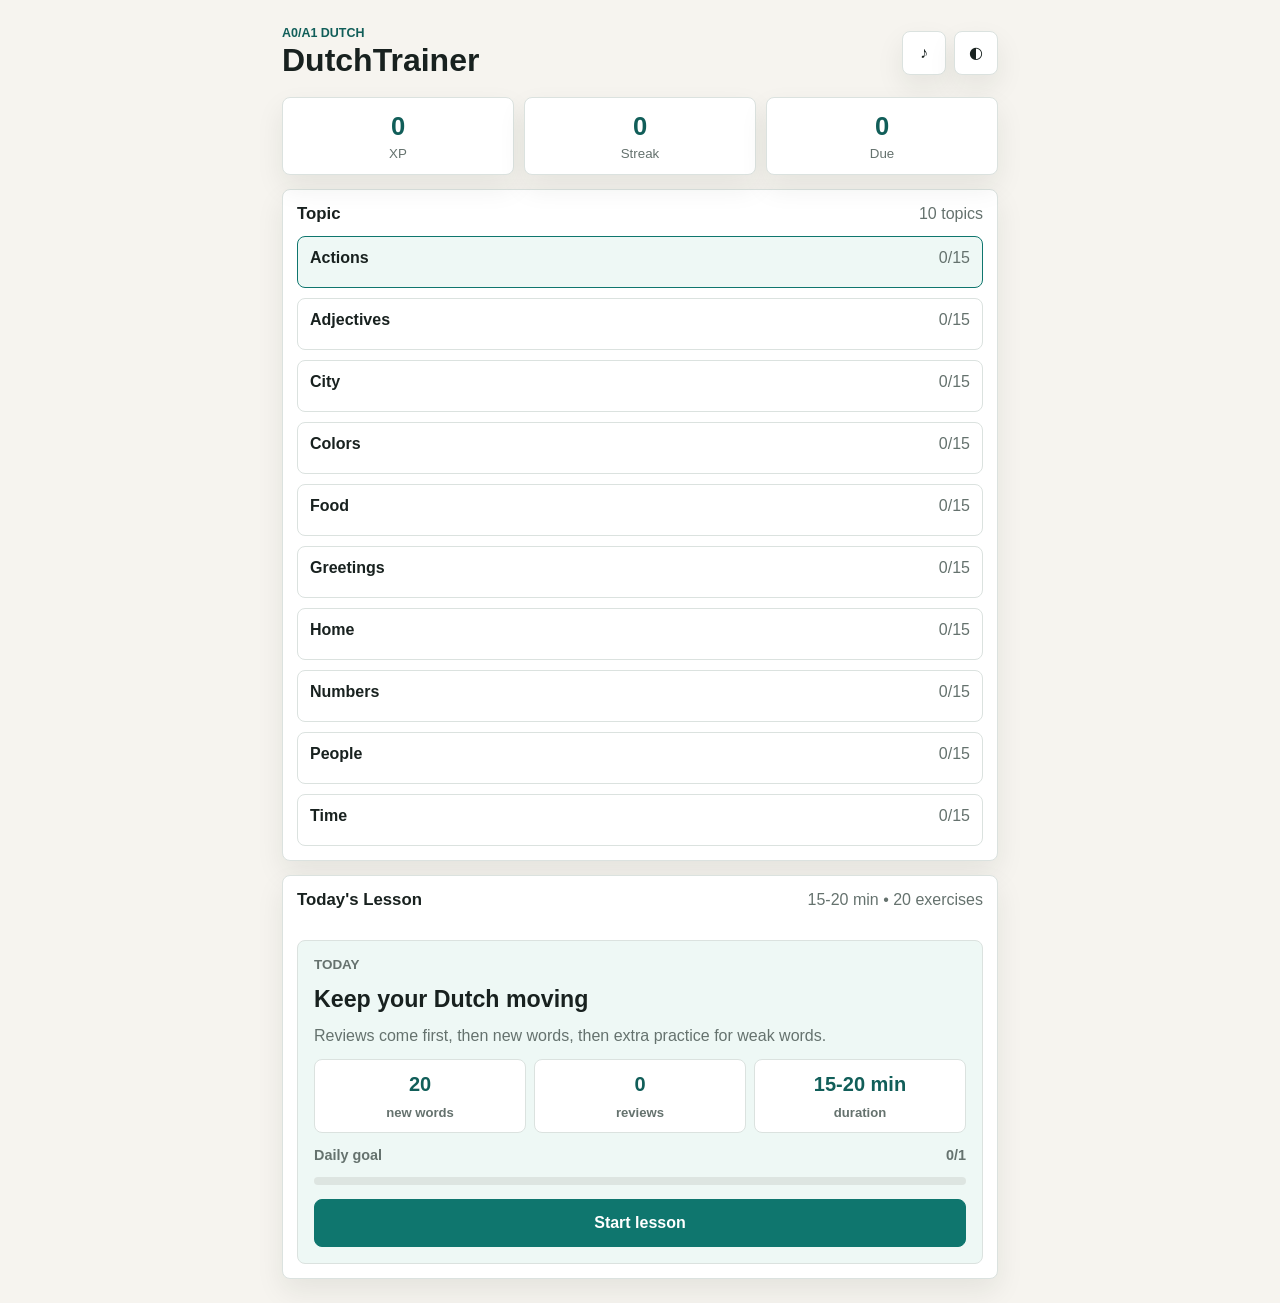
==== index.html @ 67e1534e "Initial DutchTrainer upload Initial DutchTrainer upload" ====
<!doctype html>
<html lang="en">
  <head>
    <meta charset="utf-8">
    <meta name="viewport" content="width=device-width, initial-scale=1, viewport-fit=cover">
    <meta name="theme-color" content="#0f766e">
    <meta name="apple-mobile-web-app-capable" content="yes">
    <meta name="apple-mobile-web-app-status-bar-style" content="black-translucent">
    <meta name="apple-mobile-web-app-title" content="DutchTrainer">
    <title>DutchTrainer</title>
    <link rel="manifest" href="manifest.webmanifest">
    <link rel="apple-touch-icon" href="icons/icon.svg">
    <link rel="icon" href="icons/icon.svg" type="image/svg+xml">
    <link rel="stylesheet" href="styles.css">
  </head>
  <body>
    <div id="app" class="app-shell">
      <header class="topbar">
        <div>
          <p class="eyebrow">A0/A1 Dutch</p>
          <h1>DutchTrainer</h1>
        </div>
        <div class="header-actions">
          <button id="soundToggle" class="icon-button" type="button" aria-label="Mute sounds">♪</button>
          <button id="themeToggle" class="icon-button" type="button" aria-label="Toggle dark mode">◐</button>
        </div>
      </header>

      <main>
        <section class="stats-grid" aria-label="Learning stats">
          <article class="stat-card">
            <span id="xpValue">0</span>
            <small>XP</small>
          </article>
          <article class="stat-card">
            <span id="streakValue">0</span>
            <small>Streak</small>
          </article>
          <article class="stat-card">
            <span id="dueValue">0</span>
            <small>Due</small>
          </article>
        </section>

        <section class="panel">
          <div class="section-title">
            <h2>Topic</h2>
            <span id="topicCount">Loading</span>
          </div>
          <div id="topicList" class="topic-list"></div>
        </section>

        <section class="panel practice-panel">
          <div class="section-title">
            <h2 id="practiceTitle">Practice</h2>
            <span id="practiceMeta">Choose a topic</span>
          </div>

          <div id="exerciseArea" class="exercise-area"></div>
        </section>
      </main>
    </div>

    <script src="app.js?v=10" type="module"></script>
  </body>
</html>
---- styles.css ----
:root {
  color-scheme: light;
  --bg: #f6f4ef;
  --surface: #ffffff;
  --surface-2: #eef8f5;
  --text: #18211f;
  --muted: #65726e;
  --line: #dbe2df;
  --primary: #0f766e;
  --primary-strong: #115e59;
  --accent: #d97706;
  --good: #15803d;
  --warn: #b45309;
  --shadow: 0 12px 28px rgba(20, 32, 29, 0.08);
}

[data-theme="dark"] {
  color-scheme: dark;
  --bg: #111827;
  --surface: #1f2937;
  --surface-2: #143431;
  --text: #f3f4f6;
  --muted: #b6c2bd;
  --line: #34423f;
  --primary: #2dd4bf;
  --primary-strong: #5eead4;
  --accent: #fbbf24;
  --good: #86efac;
  --warn: #fcd34d;
  --shadow: 0 12px 28px rgba(0, 0, 0, 0.25);
}

* {
  box-sizing: border-box;
}

body {
  margin: 0;
  min-height: 100vh;
  background: var(--bg);
  color: var(--text);
  font-family: -apple-system, BlinkMacSystemFont, "Segoe UI", sans-serif;
}

button,
input {
  font: inherit;
}

button {
  -webkit-tap-highlight-color: transparent;
}

.app-shell {
  width: min(100%, 760px);
  min-height: 100vh;
  margin: 0 auto;
  padding: max(18px, env(safe-area-inset-top)) 16px max(24px, env(safe-area-inset-bottom));
}

.topbar {
  display: flex;
  align-items: center;
  justify-content: space-between;
  gap: 16px;
  padding: 8px 0 18px;
}

.header-actions {
  display: flex;
  gap: 8px;
}

.eyebrow {
  margin: 0 0 2px;
  color: var(--primary-strong);
  font-size: 0.78rem;
  font-weight: 800;
  text-transform: uppercase;
}

h1,
h2,
p {
  margin: 0;
}

h1 {
  font-size: 2rem;
  letter-spacing: 0;
}

h2 {
  font-size: 1.05rem;
}

.icon-button {
  width: 44px;
  height: 44px;
  border: 1px solid var(--line);
  border-radius: 8px;
  background: var(--surface);
  color: var(--text);
  box-shadow: var(--shadow);
}

.stats-grid {
  display: grid;
  grid-template-columns: repeat(3, 1fr);
  gap: 10px;
  margin-bottom: 14px;
}

.stat-card,
.panel {
  border: 1px solid var(--line);
  border-radius: 8px;
  background: var(--surface);
  box-shadow: var(--shadow);
}

.stat-card {
  display: grid;
  gap: 2px;
  min-height: 78px;
  place-items: center;
  padding: 12px 8px;
}

.stat-card span {
  color: var(--primary-strong);
  font-size: 1.6rem;
  font-weight: 850;
}

.stat-card small,
.section-title span,
.progress-label,
.feedback,
.hint {
  color: var(--muted);
}

.panel {
  margin-top: 14px;
  padding: 14px;
}

.section-title {
  display: flex;
  align-items: baseline;
  justify-content: space-between;
  gap: 12px;
  margin-bottom: 12px;
}

.topic-list {
  display: grid;
  gap: 10px;
}

.topic-button {
  width: 100%;
  border: 1px solid var(--line);
  border-radius: 8px;
  background: var(--surface);
  color: var(--text);
  padding: 12px;
  text-align: left;
}

.topic-button.active {
  border-color: var(--primary);
  background: var(--surface-2);
}

.topic-row {
  display: flex;
  justify-content: space-between;
  gap: 12px;
  margin-bottom: 8px;
}

.topic-name {
  font-weight: 750;
}

.progress-track {
  overflow: hidden;
  height: 8px;
  border-radius: 99px;
  background: color-mix(in srgb, var(--line), transparent 15%);
}

.progress-fill {
  height: 100%;
  width: 0%;
  border-radius: inherit;
  background: linear-gradient(90deg, var(--primary), var(--accent));
}

.exercise-area {
  min-height: 280px;
  padding-top: 18px;
}

.lesson-card {
  display: grid;
  gap: 14px;
  border: 1px solid var(--line);
  border-radius: 8px;
  background: var(--surface-2);
  padding: 16px;
}

.lesson-card h3 {
  margin: 0;
  font-size: 1.45rem;
}

.lesson-facts {
  display: grid;
  gap: 8px;
}

.lesson-facts span {
  display: block;
  border: 1px solid var(--line);
  border-radius: 8px;
  background: var(--surface);
  padding: 10px;
  color: var(--muted);
  font-weight: 750;
}

.today-rings,
.summary-grid {
  display: grid;
  gap: 8px;
}

.today-rings {
  grid-template-columns: repeat(3, 1fr);
}

.summary-grid {
  grid-template-columns: repeat(2, 1fr);
}

.today-rings div,
.summary-grid span {
  display: grid;
  gap: 4px;
  min-height: 74px;
  place-items: center;
  border: 1px solid var(--line);
  border-radius: 8px;
  background: var(--surface);
  padding: 10px 6px;
  text-align: center;
}

.today-rings strong,
.summary-grid strong {
  color: var(--primary-strong);
  font-size: 1.25rem;
  font-weight: 900;
}

.today-rings span,
.summary-grid span {
  color: var(--muted);
  font-size: 0.82rem;
  font-weight: 750;
}

.daily-goal {
  display: grid;
  gap: 6px;
}

.lesson-progress {
  display: flex;
  justify-content: space-between;
  gap: 12px;
  margin-bottom: 8px;
  color: var(--muted);
  font-size: 0.9rem;
  font-weight: 800;
}

.prompt-card {
  display: grid;
  gap: 10px;
  margin-top: 14px;
  padding: 16px;
  border: 1px solid var(--line);
  border-radius: 8px;
  background: var(--surface-2);
  text-align: center;
}

.prompt-label {
  color: var(--muted);
  font-size: 0.84rem;
  font-weight: 750;
  text-transform: uppercase;
}

.prompt-text {
  font-size: clamp(1.8rem, 9vw, 3rem);
  font-weight: 850;
  line-height: 1.05;
}

.choice-grid,
.match-grid {
  display: grid;
  gap: 10px;
  margin-top: 14px;
}

.choice-button,
.primary-button,
.secondary-button,
.match-button {
  min-height: 48px;
  border: 1px solid var(--line);
  border-radius: 8px;
  padding: 11px 14px;
  color: var(--text);
}

.choice-button,
.match-button {
  background: var(--surface);
}

.choice-button:active,
.match-button.selected {
  border-color: var(--primary);
  background: var(--surface-2);
}

.match-button.done {
  border-color: var(--good);
  color: var(--good);
}

.choice-button:disabled,
.match-button:disabled,
.primary-button:disabled {
  opacity: 0.72;
}

.primary-button {
  width: 100%;
  border-color: var(--primary);
  background: var(--primary);
  color: #ffffff;
  font-weight: 800;
}

[data-theme="dark"] .primary-button {
  color: #062522;
}

.secondary-button {
  width: 100%;
  background: var(--surface);
}

.answer-input {
  width: 100%;
  min-height: 50px;
  margin-top: 14px;
  border: 1px solid var(--line);
  border-radius: 8px;
  background: var(--surface);
  color: var(--text);
  padding: 12px;
}

.feedback {
  min-height: 26px;
  margin-top: 12px;
  font-weight: 750;
  text-align: center;
}

.feedback.correct {
  color: var(--good);
}

.feedback.wrong {
  color: var(--warn);
}

.result-card {
  text-align: center;
}

.result-card.passed {
  border-color: color-mix(in srgb, var(--good), var(--line) 35%);
}

.result-card.failed {
  border-color: color-mix(in srgb, var(--warn), var(--line) 35%);
}

.score-number {
  color: var(--primary-strong);
  font-size: 3rem;
  font-weight: 900;
  line-height: 1;
}

.review-list {
  display: grid;
  gap: 8px;
  text-align: left;
}

.review-list h4 {
  margin: 0;
}

.review-list p {
  display: flex;
  justify-content: space-between;
  gap: 12px;
  border: 1px solid var(--line);
  border-radius: 8px;
  background: var(--surface);
  padding: 10px;
}

.review-list span {
  color: var(--muted);
  text-align: right;
}

.match-columns {
  display: grid;
  grid-template-columns: 1fr 1fr;
  gap: 10px;
  margin-top: 14px;
}

.match-grid {
  margin-top: 0;
}

.empty-state {
  padding: 24px 8px;
  color: var(--muted);
  text-align: center;
}

.dev-panel {
  border-style: dashed;
}

.dev-actions {
  display: grid;
  grid-template-columns: 1fr;
  gap: 8px;
  margin-bottom: 12px;
}

.dev-actions button {
  min-height: 44px;
  border: 1px solid var(--line);
  border-radius: 8px;
  background: var(--surface);
  color: var(--text);
  padding: 10px;
  text-align: left;
}

.srs-debug {
  overflow: auto;
  border: 1px solid var(--line);
  border-radius: 8px;
  background: var(--surface);
}

.srs-debug table {
  width: 100%;
  min-width: 860px;
  border-collapse: collapse;
  font-size: 0.78rem;
}

.srs-debug th,
.srs-debug td {
  border-bottom: 1px solid var(--line);
  padding: 8px;
  text-align: left;
  white-space: nowrap;
}

.srs-debug th {
  color: var(--muted);
  font-weight: 850;
}

@media (min-width: 700px) {
  .app-shell {
    padding-inline: 22px;
  }

  .choice-grid {
    grid-template-columns: 1fr 1fr;
  }
}
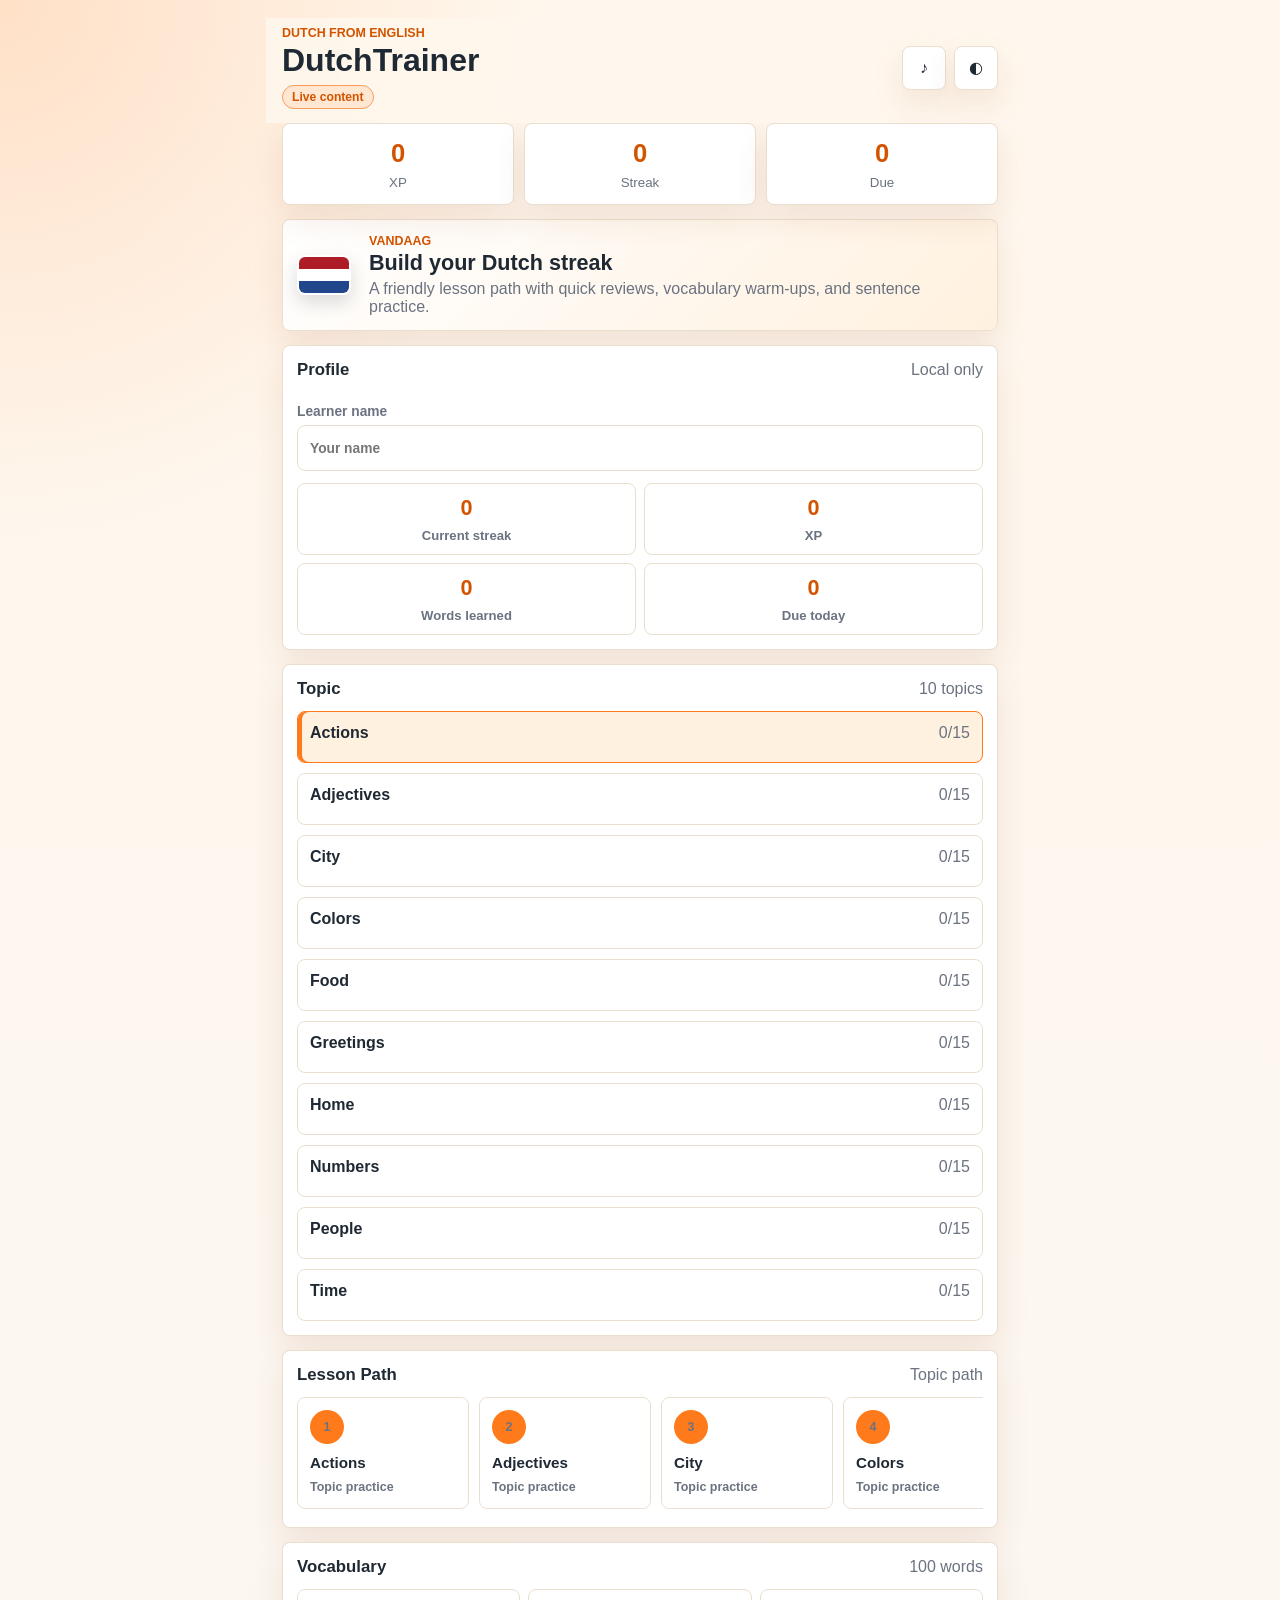
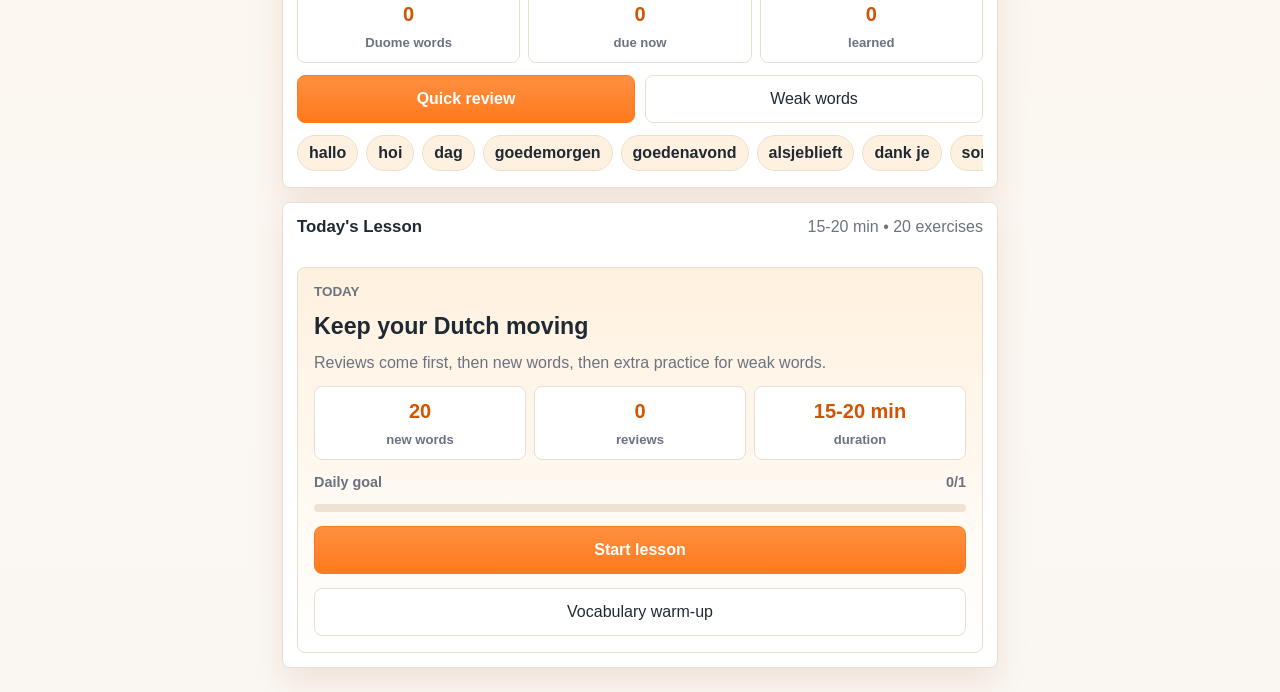
==== commit bc81070b: "Promote DutchTrainer app shell and UI" ====
--- a/index.html
+++ b/index.html
@@ -3,13 +3,13 @@
   <head>
     <meta charset="utf-8">
     <meta name="viewport" content="width=device-width, initial-scale=1, viewport-fit=cover">
-    <meta name="theme-color" content="#0f766e">
+    <meta name="theme-color" content="#ff7a1a">
     <meta name="apple-mobile-web-app-capable" content="yes">
     <meta name="apple-mobile-web-app-status-bar-style" content="black-translucent">
     <meta name="apple-mobile-web-app-title" content="DutchTrainer">
     <title>DutchTrainer</title>
     <link rel="manifest" href="manifest.webmanifest">
-    <link rel="apple-touch-icon" href="icons/icon.svg">
+    <link rel="apple-touch-icon" href="icons/apple-touch-icon.png">
     <link rel="icon" href="icons/icon.svg" type="image/svg+xml">
     <link rel="stylesheet" href="styles.css">
   </head>
@@ -17,8 +17,9 @@
     <div id="app" class="app-shell">
       <header class="topbar">
         <div>
-          <p class="eyebrow">A0/A1 Dutch</p>
+          <p class="eyebrow">Dutch from English</p>
           <h1>DutchTrainer</h1>
+          <p id="contentModeBadge" class="mode-badge">Live content</p>
         </div>
         <div class="header-actions">
           <button id="soundToggle" class="icon-button" type="button" aria-label="Mute sounds">♪</button>
@@ -42,12 +43,66 @@
           </article>
         </section>
 
+        <section class="hero-panel">
+          <div class="flag-mark" aria-hidden="true"><span></span><span></span><span></span></div>
+          <div>
+            <p class="eyebrow">Vandaag</p>
+            <h2>Build your Dutch streak</h2>
+            <p class="hint">A friendly lesson path with quick reviews, vocabulary warm-ups, and sentence practice.</p>
+          </div>
+        </section>
+
+        <section class="panel profile-panel">
+          <div class="section-title">
+            <h2>Profile</h2>
+            <span>Local only</span>
+          </div>
+          <label class="profile-name">
+            <span>Learner name</span>
+            <input id="learnerNameInput" autocomplete="name" placeholder="Your name">
+          </label>
+          <div class="profile-grid">
+            <article>
+              <strong id="profileStreak">0</strong>
+              <span>Current streak</span>
+            </article>
+            <article>
+              <strong id="profileXp">0</strong>
+              <span>XP</span>
+            </article>
+            <article>
+              <strong id="profileWords">0</strong>
+              <span>Words learned</span>
+            </article>
+            <article>
+              <strong id="profileDue">0</strong>
+              <span>Due today</span>
+            </article>
+          </div>
+        </section>
+
         <section class="panel">
           <div class="section-title">
             <h2>Topic</h2>
             <span id="topicCount">Loading</span>
           </div>
           <div id="topicList" class="topic-list"></div>
+        </section>
+
+        <section class="panel path-panel">
+          <div class="section-title">
+            <h2>Lesson Path</h2>
+            <span id="pathCount">Preview path</span>
+          </div>
+          <div id="lessonPath" class="lesson-path"></div>
+        </section>
+
+        <section class="panel vocab-panel">
+          <div class="section-title">
+            <h2>Vocabulary</h2>
+            <span id="vocabCount">Words</span>
+          </div>
+          <div id="vocabPractice" class="vocab-practice"></div>
         </section>
 
         <section class="panel practice-panel">
@@ -61,6 +116,6 @@
       </main>
     </div>
 
-    <script src="app.js?v=10" type="module"></script>
+    <script src="app.js?v=15" type="module"></script>
   </body>
 </html>
--- a/styles.css
+++ b/styles.css
@@ -1,30 +1,36 @@
 :root {
   color-scheme: light;
-  --bg: #f6f4ef;
+  --bg: #fff7ed;
   --surface: #ffffff;
-  --surface-2: #eef8f5;
-  --text: #18211f;
-  --muted: #65726e;
-  --line: #dbe2df;
-  --primary: #0f766e;
-  --primary-strong: #115e59;
-  --accent: #d97706;
+  --surface-2: #fff1df;
+  --surface-3: #eef6ff;
+  --text: #1f2933;
+  --muted: #6b7280;
+  --line: #eadfce;
+  --primary: #ff7a1a;
+  --primary-strong: #d35400;
+  --accent: #1d4ed8;
+  --flag-red: #ae1c28;
+  --flag-blue: #21468b;
   --good: #15803d;
   --warn: #b45309;
-  --shadow: 0 12px 28px rgba(20, 32, 29, 0.08);
+  --shadow: 0 14px 32px rgba(146, 64, 14, 0.11);
 }
 
 [data-theme="dark"] {
   color-scheme: dark;
   --bg: #111827;
   --surface: #1f2937;
-  --surface-2: #143431;
+  --surface-2: #2a2118;
+  --surface-3: #17223a;
   --text: #f3f4f6;
   --muted: #b6c2bd;
   --line: #34423f;
-  --primary: #2dd4bf;
-  --primary-strong: #5eead4;
-  --accent: #fbbf24;
+  --primary: #fb923c;
+  --primary-strong: #fdba74;
+  --accent: #93c5fd;
+  --flag-red: #f87171;
+  --flag-blue: #93c5fd;
   --good: #86efac;
   --warn: #fcd34d;
   --shadow: 0 12px 28px rgba(0, 0, 0, 0.25);
@@ -37,7 +43,9 @@
 body {
   margin: 0;
   min-height: 100vh;
-  background: var(--bg);
+  background:
+    radial-gradient(circle at top left, color-mix(in srgb, var(--primary), transparent 82%), transparent 34rem),
+    linear-gradient(180deg, var(--bg), color-mix(in srgb, var(--surface-3), var(--bg) 72%));
   color: var(--text);
   font-family: -apple-system, BlinkMacSystemFont, "Segoe UI", sans-serif;
 }
@@ -63,7 +71,13 @@
   align-items: center;
   justify-content: space-between;
   gap: 16px;
-  padding: 8px 0 18px;
+  position: sticky;
+  top: 0;
+  z-index: 5;
+  margin: 0 -16px;
+  padding: max(8px, env(safe-area-inset-top)) 16px 14px;
+  background: color-mix(in srgb, var(--bg), transparent 9%);
+  backdrop-filter: blur(16px);
 }
 
 .header-actions {
@@ -79,6 +93,20 @@
   text-transform: uppercase;
 }
 
+.mode-badge {
+  display: inline-flex;
+  align-items: center;
+  min-height: 24px;
+  margin-top: 6px;
+  border: 1px solid color-mix(in srgb, var(--primary), var(--line) 35%);
+  border-radius: 999px;
+  background: color-mix(in srgb, var(--primary), transparent 88%);
+  color: var(--primary-strong);
+  padding: 2px 9px;
+  font-size: 0.76rem;
+  font-weight: 850;
+}
+
 h1,
 h2,
 p {
@@ -104,6 +132,47 @@
   box-shadow: var(--shadow);
 }
 
+.hero-panel {
+  display: grid;
+  grid-template-columns: 58px 1fr;
+  gap: 14px;
+  align-items: center;
+  margin-bottom: 14px;
+  border: 1px solid var(--line);
+  border-radius: 8px;
+  background: linear-gradient(135deg, var(--surface), var(--surface-2));
+  box-shadow: var(--shadow);
+  padding: 14px;
+}
+
+.hero-panel h2 {
+  margin-bottom: 4px;
+  font-size: 1.35rem;
+}
+
+.flag-mark {
+  overflow: hidden;
+  display: grid;
+  grid-template-rows: repeat(3, 1fr);
+  width: 54px;
+  height: 40px;
+  border: 2px solid var(--surface);
+  border-radius: 8px;
+  box-shadow: 0 8px 18px rgba(31, 41, 51, 0.16);
+}
+
+.flag-mark span:nth-child(1) {
+  background: var(--flag-red);
+}
+
+.flag-mark span:nth-child(2) {
+  background: #ffffff;
+}
+
+.flag-mark span:nth-child(3) {
+  background: var(--flag-blue);
+}
+
 .stats-grid {
   display: grid;
   grid-template-columns: repeat(3, 1fr);
@@ -122,7 +191,7 @@
 .stat-card {
   display: grid;
   gap: 2px;
-  min-height: 78px;
+  min-height: 82px;
   place-items: center;
   padding: 12px 8px;
 }
@@ -144,6 +213,14 @@
 .panel {
   margin-top: 14px;
   padding: 14px;
+}
+
+.panel,
+.stat-card,
+.topic-button,
+.lesson-card,
+.prompt-card {
+  position: relative;
 }
 
 .section-title {
@@ -172,6 +249,7 @@
 .topic-button.active {
   border-color: var(--primary);
   background: var(--surface-2);
+  box-shadow: inset 4px 0 0 var(--primary);
 }
 
 .topic-row {
@@ -196,7 +274,7 @@
   height: 100%;
   width: 0%;
   border-radius: inherit;
-  background: linear-gradient(90deg, var(--primary), var(--accent));
+  background: linear-gradient(90deg, var(--primary), var(--flag-red), var(--accent));
 }
 
 .exercise-area {
@@ -209,13 +287,90 @@
   gap: 14px;
   border: 1px solid var(--line);
   border-radius: 8px;
-  background: var(--surface-2);
+  background: linear-gradient(180deg, var(--surface-2), var(--surface));
   padding: 16px;
 }
 
 .lesson-card h3 {
   margin: 0;
   font-size: 1.45rem;
+}
+
+.path-panel,
+.vocab-panel {
+  overflow: hidden;
+}
+
+.lesson-path {
+  display: flex;
+  gap: 10px;
+  overflow-x: auto;
+  padding-bottom: 4px;
+  scroll-snap-type: x proximity;
+}
+
+.path-node {
+  flex: 0 0 172px;
+  display: grid;
+  gap: 8px;
+  min-height: 112px;
+  border: 1px solid var(--line);
+  border-radius: 8px;
+  background: var(--surface);
+  padding: 12px;
+  scroll-snap-align: start;
+}
+
+.path-node strong {
+  font-size: 0.95rem;
+}
+
+.path-node span {
+  color: var(--muted);
+  font-size: 0.78rem;
+  font-weight: 750;
+}
+
+.path-dot {
+  width: 34px;
+  height: 34px;
+  border-radius: 999px;
+  display: grid;
+  place-items: center;
+  background: var(--primary);
+  color: #ffffff;
+  font-weight: 900;
+}
+
+.vocab-practice {
+  display: grid;
+  gap: 12px;
+}
+
+.vocab-actions {
+  display: grid;
+  grid-template-columns: 1fr 1fr;
+  gap: 10px;
+}
+
+.vocab-actions button {
+  width: 100%;
+}
+
+.word-strip {
+  display: flex;
+  gap: 8px;
+  overflow-x: auto;
+  padding-bottom: 2px;
+}
+
+.word-chip {
+  flex: 0 0 auto;
+  border: 1px solid var(--line);
+  border-radius: 999px;
+  background: var(--surface-2);
+  padding: 8px 11px;
+  font-weight: 800;
 }
 
 .lesson-facts {
@@ -279,6 +434,59 @@
   gap: 6px;
 }
 
+.profile-panel {
+  display: grid;
+  gap: 12px;
+}
+
+.profile-name {
+  display: grid;
+  gap: 6px;
+  color: var(--muted);
+  font-size: 0.86rem;
+  font-weight: 800;
+}
+
+.profile-name input {
+  width: 100%;
+  min-height: 46px;
+  border: 1px solid var(--line);
+  border-radius: 8px;
+  background: var(--surface);
+  color: var(--text);
+  padding: 10px 12px;
+}
+
+.profile-grid {
+  display: grid;
+  grid-template-columns: repeat(2, 1fr);
+  gap: 8px;
+}
+
+.profile-grid article {
+  display: grid;
+  gap: 4px;
+  min-height: 72px;
+  place-items: center;
+  border: 1px solid var(--line);
+  border-radius: 8px;
+  background: var(--surface);
+  padding: 10px 6px;
+  text-align: center;
+}
+
+.profile-grid strong {
+  color: var(--primary-strong);
+  font-size: 1.35rem;
+  font-weight: 900;
+}
+
+.profile-grid span {
+  color: var(--muted);
+  font-size: 0.82rem;
+  font-weight: 750;
+}
+
 .lesson-progress {
   display: flex;
   justify-content: space-between;
@@ -356,9 +564,15 @@
 .primary-button {
   width: 100%;
   border-color: var(--primary);
-  background: var(--primary);
+  background: linear-gradient(180deg, color-mix(in srgb, var(--primary), #ffffff 16%), var(--primary));
   color: #ffffff;
   font-weight: 800;
+}
+
+.primary-button:active,
+.secondary-button:active,
+.choice-button:active {
+  transform: translateY(1px);
 }
 
 [data-theme="dark"] .primary-button {
@@ -382,7 +596,7 @@
 }
 
 .feedback {
-  min-height: 26px;
+  min-height: 34px;
   margin-top: 12px;
   font-weight: 750;
   text-align: center;
@@ -390,10 +604,18 @@
 
 .feedback.correct {
   color: var(--good);
+  background: color-mix(in srgb, var(--good), transparent 88%);
 }
 
 .feedback.wrong {
   color: var(--warn);
+  background: color-mix(in srgb, var(--warn), transparent 88%);
+}
+
+.feedback.correct,
+.feedback.wrong {
+  border-radius: 8px;
+  padding: 8px;
 }
 
 .result-card {
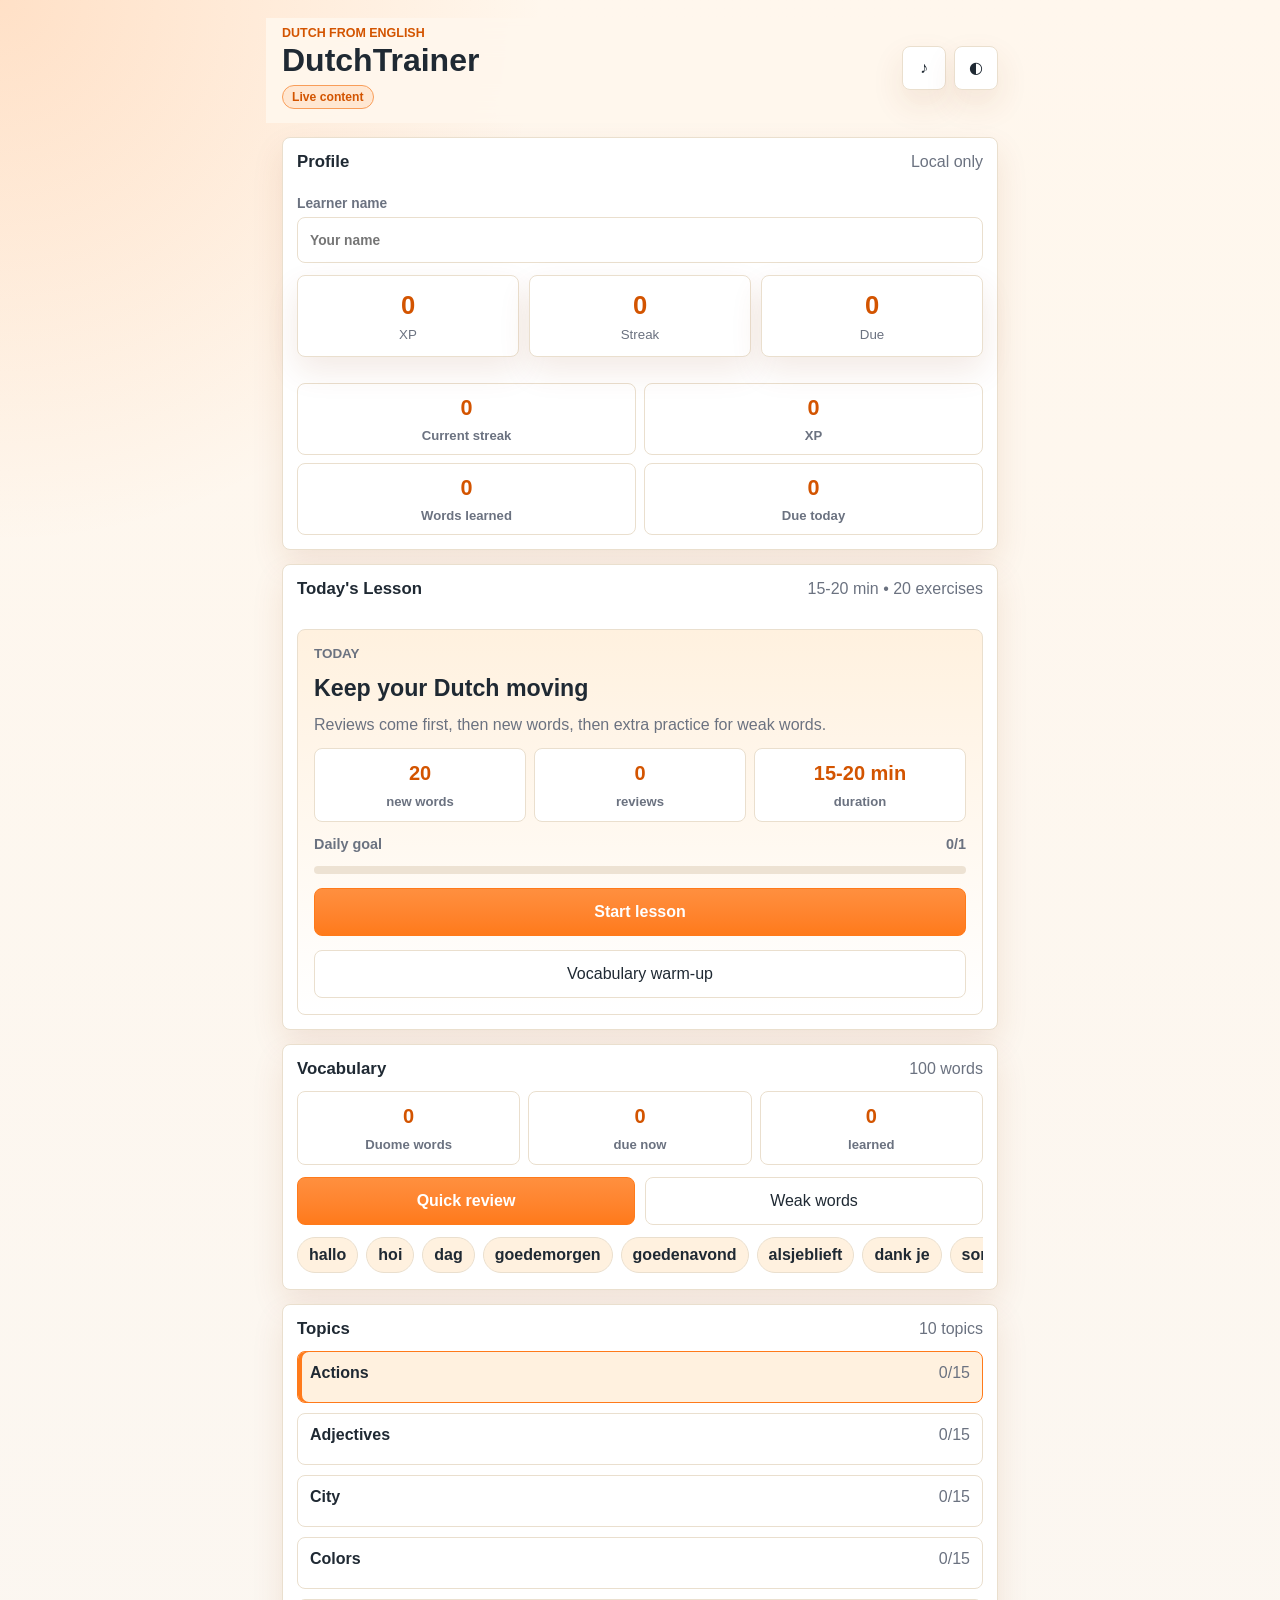
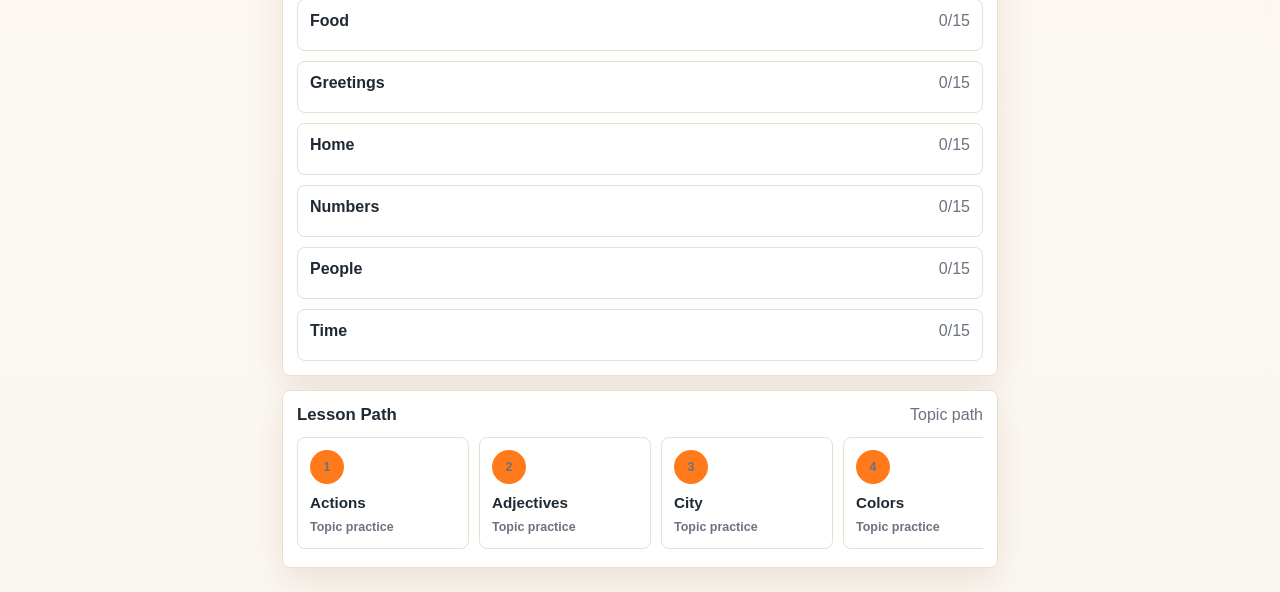
==== commit 67a718bd: "Post Launch Fix 1.0 (20260614)" ====
--- a/index.html
+++ b/index.html
@@ -28,30 +28,6 @@
       </header>
 
       <main>
-        <section class="stats-grid" aria-label="Learning stats">
-          <article class="stat-card">
-            <span id="xpValue">0</span>
-            <small>XP</small>
-          </article>
-          <article class="stat-card">
-            <span id="streakValue">0</span>
-            <small>Streak</small>
-          </article>
-          <article class="stat-card">
-            <span id="dueValue">0</span>
-            <small>Due</small>
-          </article>
-        </section>
-
-        <section class="hero-panel">
-          <div class="flag-mark" aria-hidden="true"><span></span><span></span><span></span></div>
-          <div>
-            <p class="eyebrow">Vandaag</p>
-            <h2>Build your Dutch streak</h2>
-            <p class="hint">A friendly lesson path with quick reviews, vocabulary warm-ups, and sentence practice.</p>
-          </div>
-        </section>
-
         <section class="panel profile-panel">
           <div class="section-title">
             <h2>Profile</h2>
@@ -61,6 +37,20 @@
             <span>Learner name</span>
             <input id="learnerNameInput" autocomplete="name" placeholder="Your name">
           </label>
+          <div class="stats-grid" aria-label="Learning stats">
+            <article class="stat-card">
+              <span id="xpValue">0</span>
+              <small>XP</small>
+            </article>
+            <article class="stat-card">
+              <span id="streakValue">0</span>
+              <small>Streak</small>
+            </article>
+            <article class="stat-card">
+              <span id="dueValue">0</span>
+              <small>Due</small>
+            </article>
+          </div>
           <div class="profile-grid">
             <article>
               <strong id="profileStreak">0</strong>
@@ -81,9 +71,26 @@
           </div>
         </section>
 
+        <section class="panel practice-panel">
+          <div class="section-title">
+            <h2 id="practiceTitle">Practice</h2>
+            <span id="practiceMeta">Choose a topic</span>
+          </div>
+
+          <div id="exerciseArea" class="exercise-area"></div>
+        </section>
+
+        <section class="panel vocab-panel">
+          <div class="section-title">
+            <h2>Vocabulary</h2>
+            <span id="vocabCount">Words</span>
+          </div>
+          <div id="vocabPractice" class="vocab-practice"></div>
+        </section>
+
         <section class="panel">
           <div class="section-title">
-            <h2>Topic</h2>
+            <h2>Topics</h2>
             <span id="topicCount">Loading</span>
           </div>
           <div id="topicList" class="topic-list"></div>
@@ -96,26 +103,9 @@
           </div>
           <div id="lessonPath" class="lesson-path"></div>
         </section>
-
-        <section class="panel vocab-panel">
-          <div class="section-title">
-            <h2>Vocabulary</h2>
-            <span id="vocabCount">Words</span>
-          </div>
-          <div id="vocabPractice" class="vocab-practice"></div>
-        </section>
-
-        <section class="panel practice-panel">
-          <div class="section-title">
-            <h2 id="practiceTitle">Practice</h2>
-            <span id="practiceMeta">Choose a topic</span>
-          </div>
-
-          <div id="exerciseArea" class="exercise-area"></div>
-        </section>
       </main>
     </div>
 
-    <script src="app.js?v=15" type="module"></script>
+    <script src="app.js?v=16" type="module"></script>
   </body>
 </html>
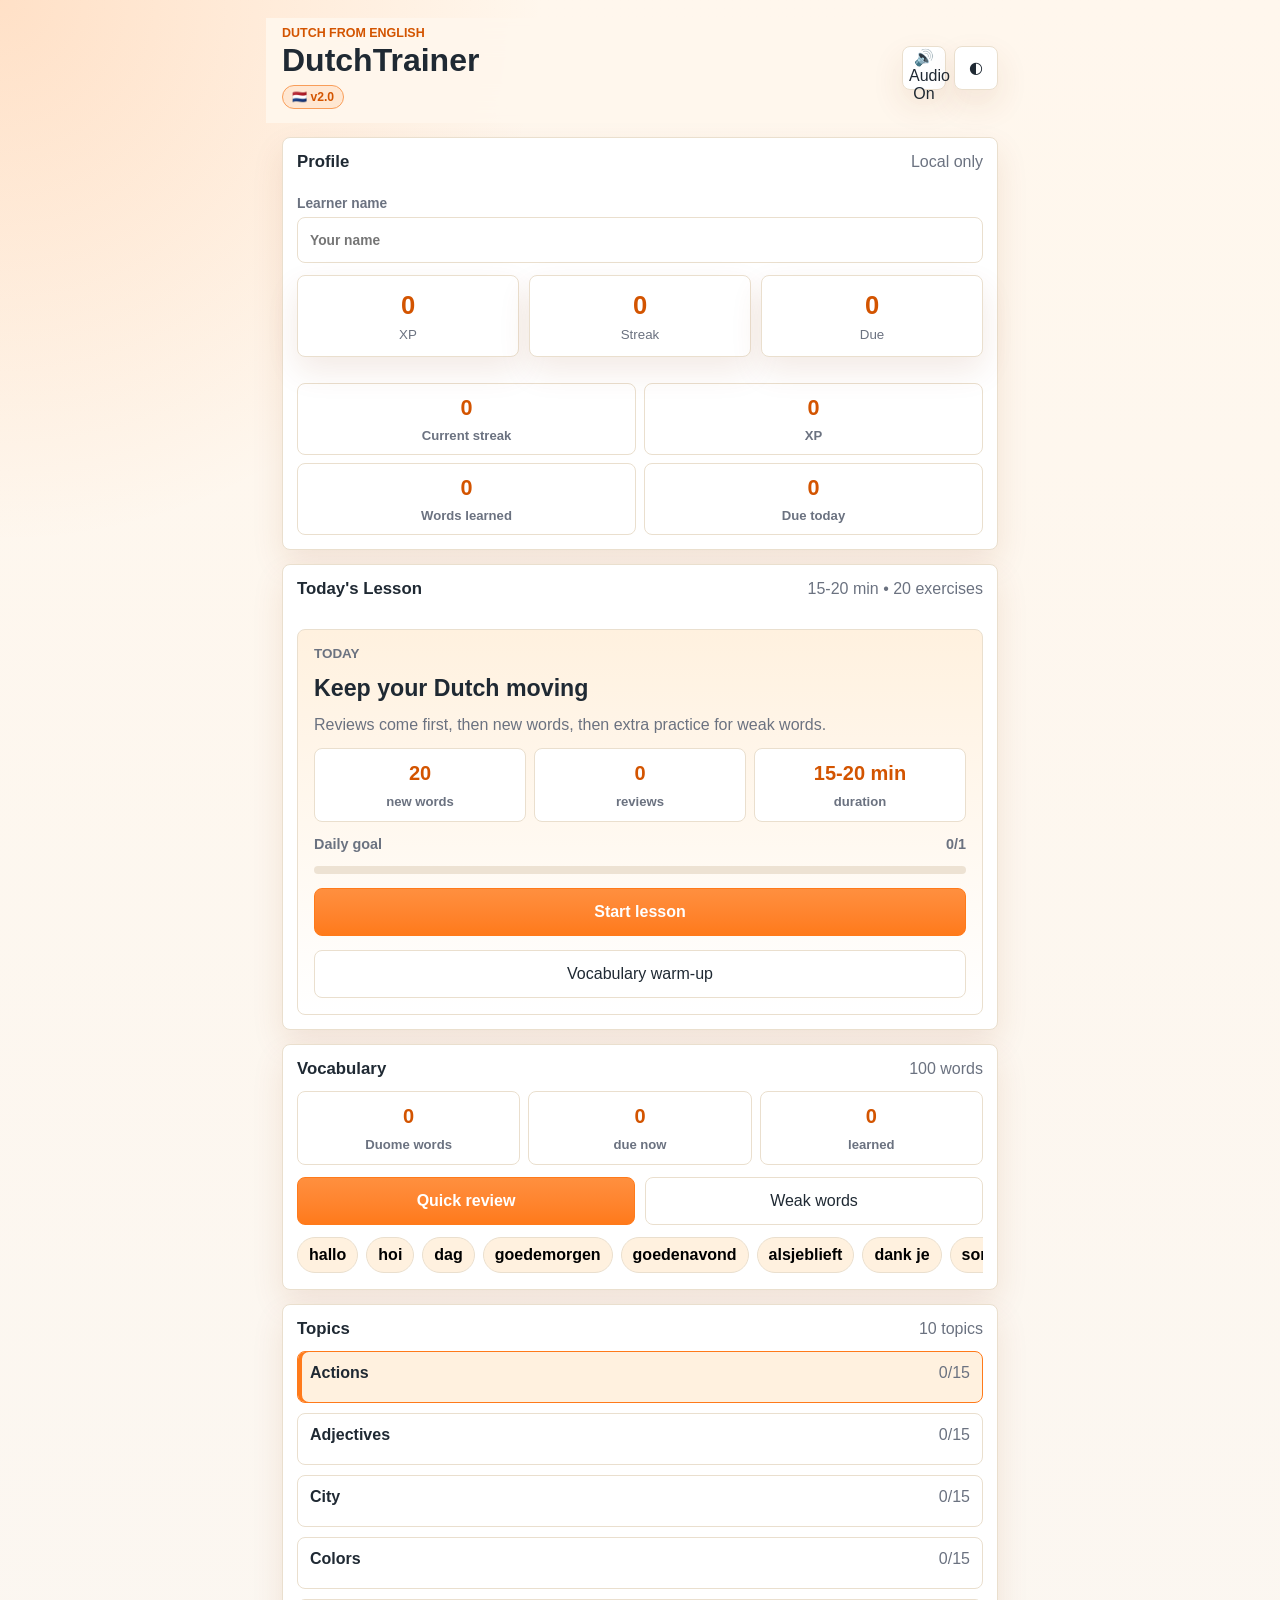
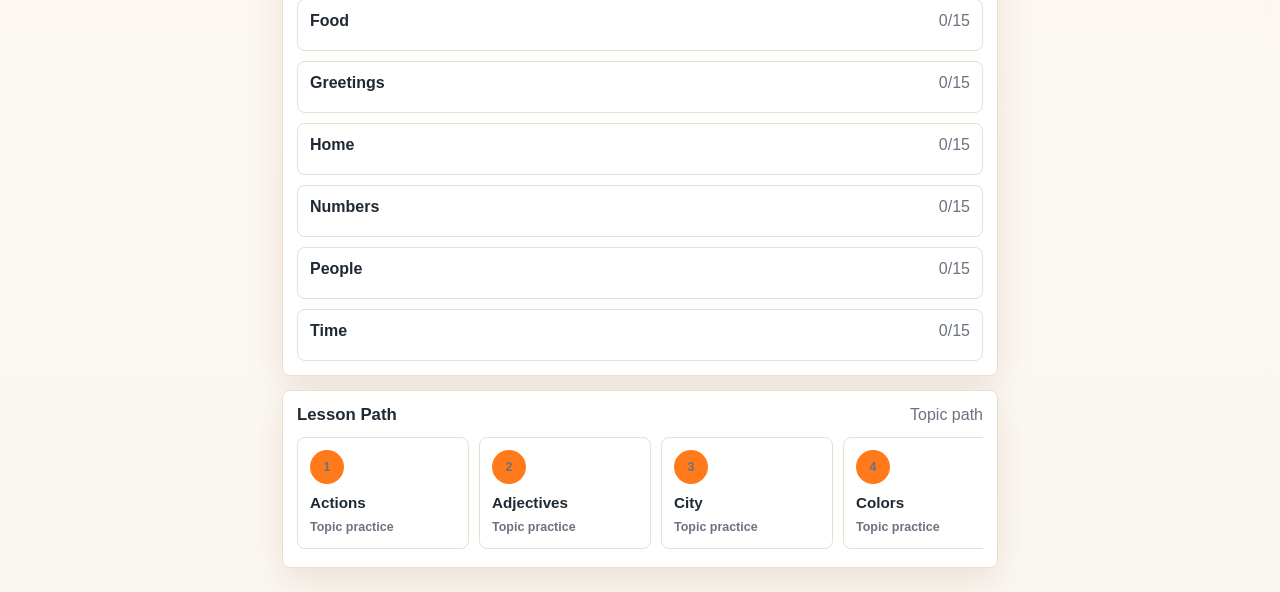
==== commit ee19f24a: "Dutchtrainer V2.0 Add pronunciation and grammar UI" ====
--- a/index.html
+++ b/index.html
@@ -106,6 +106,6 @@
       </main>
     </div>
 
-    <script src="app.js?v=16" type="module"></script>
+    <script src="app.js?v=20" type="module"></script>
   </body>
 </html>
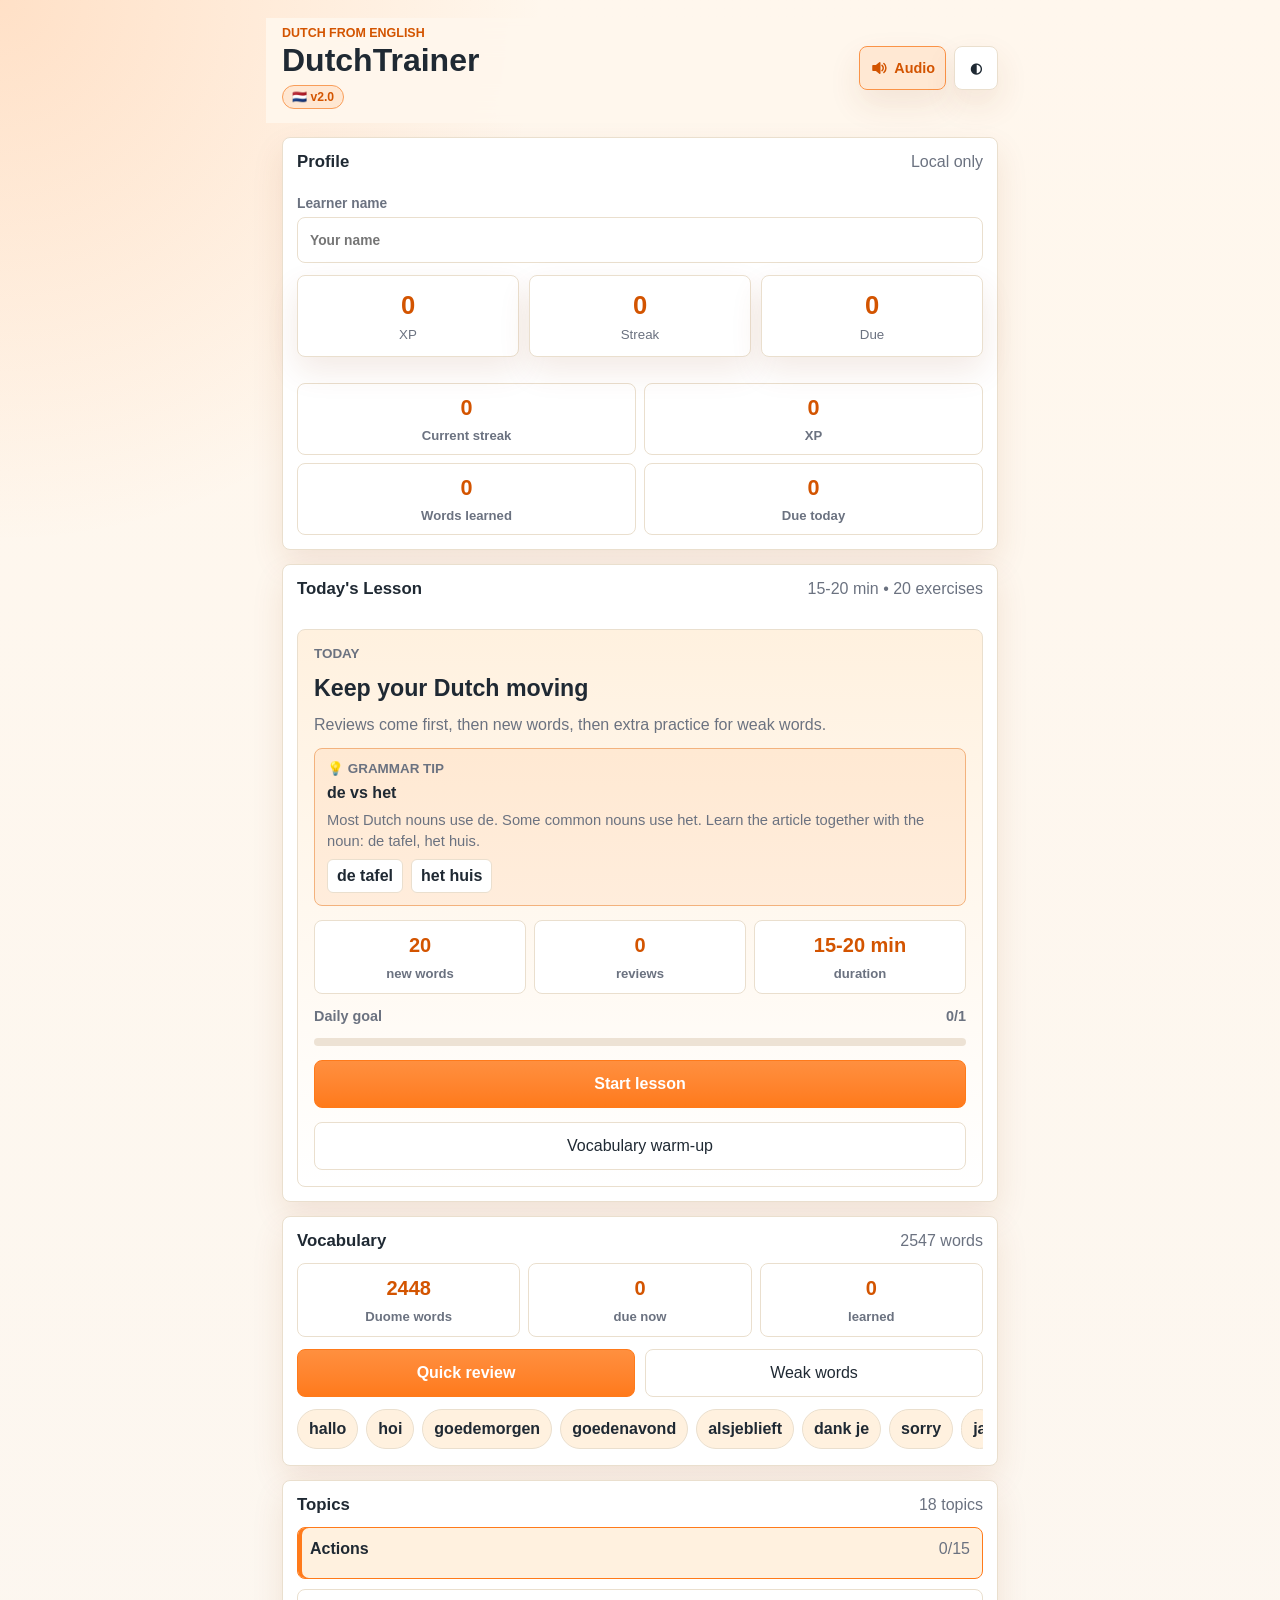
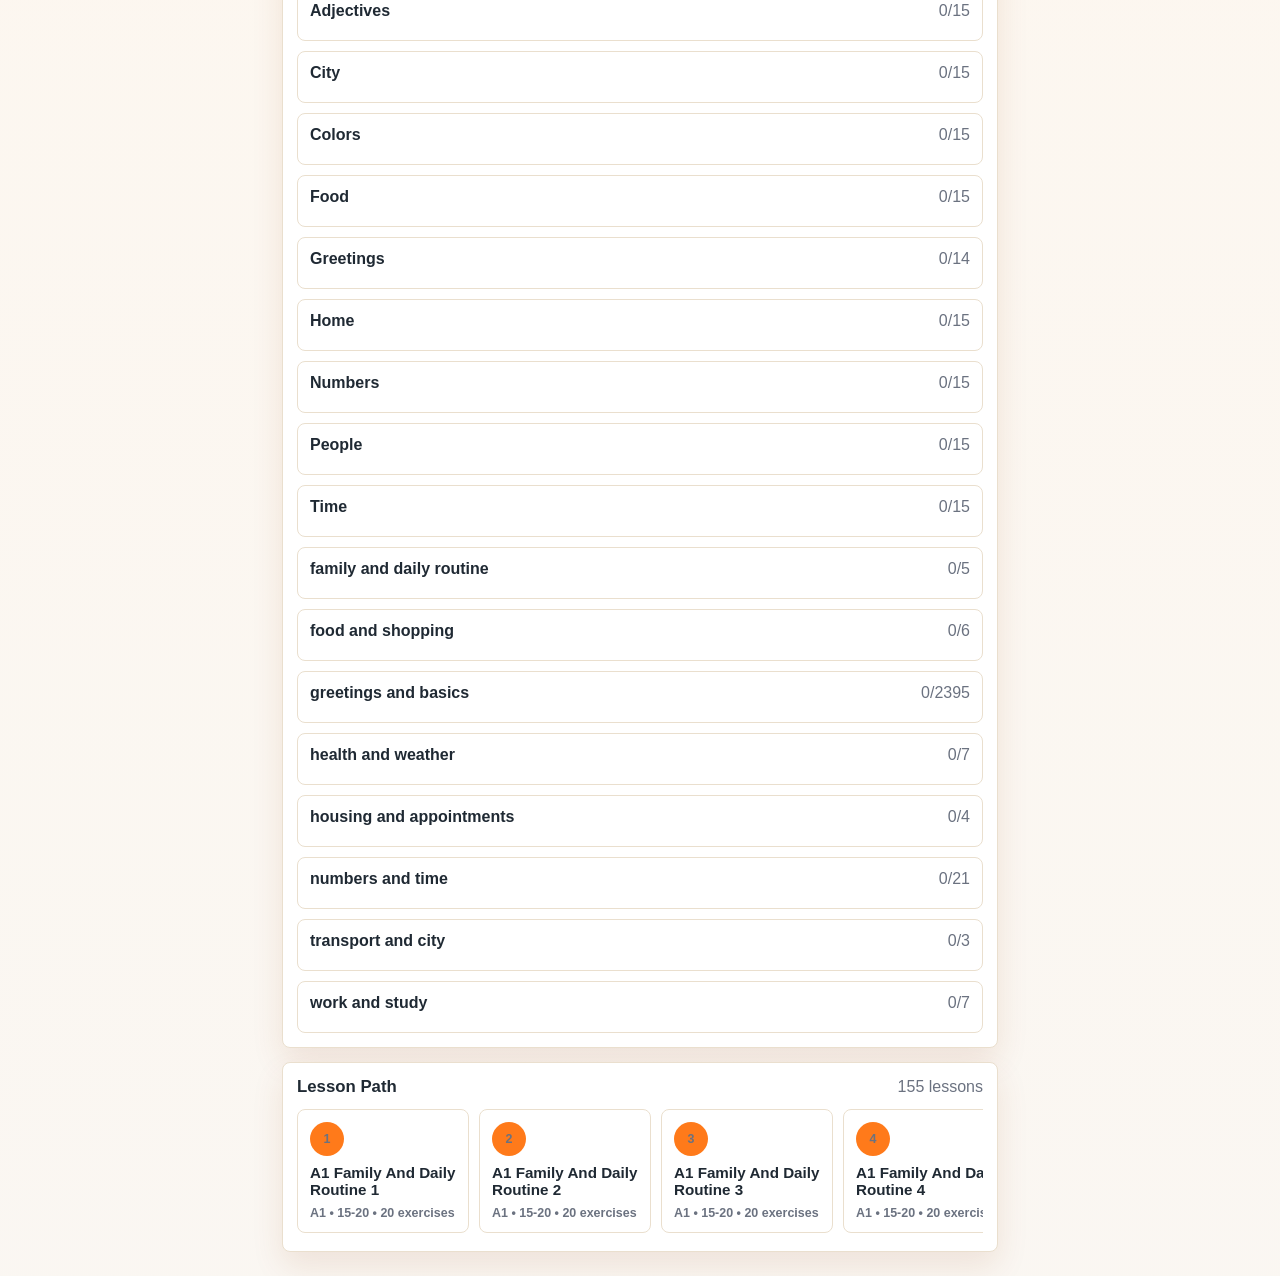
==== commit 98b988e8: "Fix DutchTrainer audio feedback and haptics" ====
--- a/index.html
+++ b/index.html
@@ -22,7 +22,7 @@
           <p id="contentModeBadge" class="mode-badge">Live content</p>
         </div>
         <div class="header-actions">
-          <button id="soundToggle" class="icon-button" type="button" aria-label="Mute sounds">♪</button>
+          <button id="soundToggle" class="icon-button audio-toggle" type="button" aria-label="Turn audio off"></button>
           <button id="themeToggle" class="icon-button" type="button" aria-label="Toggle dark mode">◐</button>
         </div>
       </header>
@@ -106,6 +106,6 @@
       </main>
     </div>
 
-    <script src="app.js?v=20" type="module"></script>
+    <script src="app.js?v=21" type="module"></script>
   </body>
 </html>
--- a/styles.css
+++ b/styles.css
@@ -12,7 +12,11 @@
   --accent: #1d4ed8;
   --flag-red: #ae1c28;
   --flag-blue: #21468b;
-  --good: #15803d;
+  --good: #128a42;
+  --good-bg: #e8f8ee;
+  --bad: #dc2626;
+  --bad-bg: #fee2e2;
+  --disabled: #9ca3af;
   --warn: #b45309;
   --shadow: 0 14px 32px rgba(146, 64, 14, 0.11);
 }
@@ -32,6 +36,10 @@
   --flag-red: #f87171;
   --flag-blue: #93c5fd;
   --good: #86efac;
+  --good-bg: #143523;
+  --bad: #fca5a5;
+  --bad-bg: #3a1717;
+  --disabled: #6b7280;
   --warn: #fcd34d;
   --shadow: 0 12px 28px rgba(0, 0, 0, 0.25);
 }
@@ -123,13 +131,48 @@
 }
 
 .icon-button {
-  width: 44px;
+  min-width: 44px;
   height: 44px;
   border: 1px solid var(--line);
   border-radius: 8px;
   background: var(--surface);
   color: var(--text);
+  padding: 0 10px;
   box-shadow: var(--shadow);
+  font-size: 0.9rem;
+  font-weight: 800;
+  white-space: nowrap;
+}
+
+.audio-toggle {
+  display: inline-flex;
+  align-items: center;
+  justify-content: center;
+  gap: 6px;
+  min-width: 82px;
+  border-color: var(--line);
+  color: var(--muted);
+}
+
+.audio-toggle.active {
+  border-color: color-mix(in srgb, var(--primary), var(--line) 25%);
+  background: color-mix(in srgb, var(--primary), transparent 88%);
+  color: var(--primary-strong);
+}
+
+.audio-icon {
+  width: 18px;
+  height: 18px;
+  fill: none;
+  stroke: currentColor;
+  stroke-width: 2;
+  stroke-linecap: round;
+  stroke-linejoin: round;
+}
+
+.audio-icon path:first-child {
+  fill: currentColor;
+  stroke: currentColor;
 }
 
 .hero-panel {
@@ -369,8 +412,13 @@
   border: 1px solid var(--line);
   border-radius: 999px;
   background: var(--surface-2);
+  color: var(--text);
   padding: 8px 11px;
   font-weight: 800;
+}
+
+.speak-chip {
+  min-height: 40px;
 }
 
 .lesson-facts {
@@ -500,12 +548,28 @@
 .prompt-card {
   display: grid;
   gap: 10px;
+  width: 100%;
   margin-top: 14px;
   padding: 16px;
   border: 1px solid var(--line);
   border-radius: 8px;
   background: var(--surface-2);
+  color: var(--text);
   text-align: center;
+}
+
+.prompt-card.speakable {
+  cursor: pointer;
+}
+
+.prompt-card.speakable:active {
+  border-color: var(--primary);
+}
+
+.pronounce-hint {
+  color: var(--muted);
+  font-size: 0.78rem;
+  font-weight: 750;
 }
 
 .prompt-label {
@@ -559,6 +623,9 @@
 .match-button:disabled,
 .primary-button:disabled {
   opacity: 0.72;
+  border-color: var(--disabled);
+  background: color-mix(in srgb, var(--disabled), transparent 86%);
+  color: var(--muted);
 }
 
 .primary-button {
@@ -604,18 +671,34 @@
 
 .feedback.correct {
   color: var(--good);
-  background: color-mix(in srgb, var(--good), transparent 88%);
+  border-color: var(--good);
+  background: var(--good-bg);
 }
 
 .feedback.wrong {
-  color: var(--warn);
-  background: color-mix(in srgb, var(--warn), transparent 88%);
+  color: var(--bad);
+  border-color: var(--bad);
+  background: var(--bad-bg);
 }
 
 .feedback.correct,
 .feedback.wrong {
-  border-radius: 8px;
-  padding: 8px;
+  display: grid;
+  gap: 3px;
+  border: 1px solid currentColor;
+  border-radius: 8px;
+  padding: 10px;
+  font-weight: 850;
+}
+
+.feedback span {
+  font-size: 0.78rem;
+  text-transform: uppercase;
+}
+
+.feedback strong {
+  color: var(--text);
+  font-size: 1rem;
 }
 
 .result-card {
@@ -627,7 +710,7 @@
 }
 
 .result-card.failed {
-  border-color: color-mix(in srgb, var(--warn), var(--line) 35%);
+  border-color: color-mix(in srgb, var(--bad), var(--line) 35%);
 }
 
 .score-number {
@@ -662,6 +745,48 @@
   text-align: right;
 }
 
+.text-speak-button {
+  border: 0;
+  border-radius: 6px;
+  background: transparent;
+  color: var(--text);
+  padding: 0;
+  text-align: left;
+  font-weight: 850;
+}
+
+.grammar-tip {
+  display: grid;
+  gap: 8px;
+  border: 1px solid color-mix(in srgb, var(--primary), var(--line) 55%);
+  border-radius: 8px;
+  background: color-mix(in srgb, var(--primary), transparent 91%);
+  padding: 12px;
+}
+
+.grammar-tip h4 {
+  margin: 0;
+  font-size: 1rem;
+}
+
+.grammar-tip p:not(.prompt-label) {
+  color: var(--muted);
+  font-size: 0.92rem;
+  line-height: 1.4;
+}
+
+.grammar-examples {
+  display: flex;
+  flex-wrap: wrap;
+  gap: 8px;
+}
+
+.grammar-examples .text-speak-button {
+  border: 1px solid var(--line);
+  background: var(--surface);
+  padding: 7px 9px;
+}
+
 .match-columns {
   display: grid;
   grid-template-columns: 1fr 1fr;
@@ -688,6 +813,42 @@
   grid-template-columns: 1fr;
   gap: 8px;
   margin-bottom: 12px;
+}
+
+.audio-diagnostics {
+  display: grid;
+  gap: 8px;
+  margin-bottom: 12px;
+  border: 1px solid var(--line);
+  border-radius: 8px;
+  background: var(--surface-2);
+  padding: 12px;
+}
+
+.audio-diagnostics h3 {
+  margin: 0;
+}
+
+.audio-diagnostics dl {
+  display: grid;
+  gap: 7px;
+  margin: 0;
+}
+
+.audio-diagnostics div {
+  display: grid;
+  grid-template-columns: minmax(0, 1fr) minmax(0, 1.3fr);
+  gap: 10px;
+}
+
+.audio-diagnostics dt {
+  color: var(--muted);
+  font-weight: 800;
+}
+
+.audio-diagnostics dd {
+  margin: 0;
+  overflow-wrap: anywhere;
 }
 
 .dev-actions button {
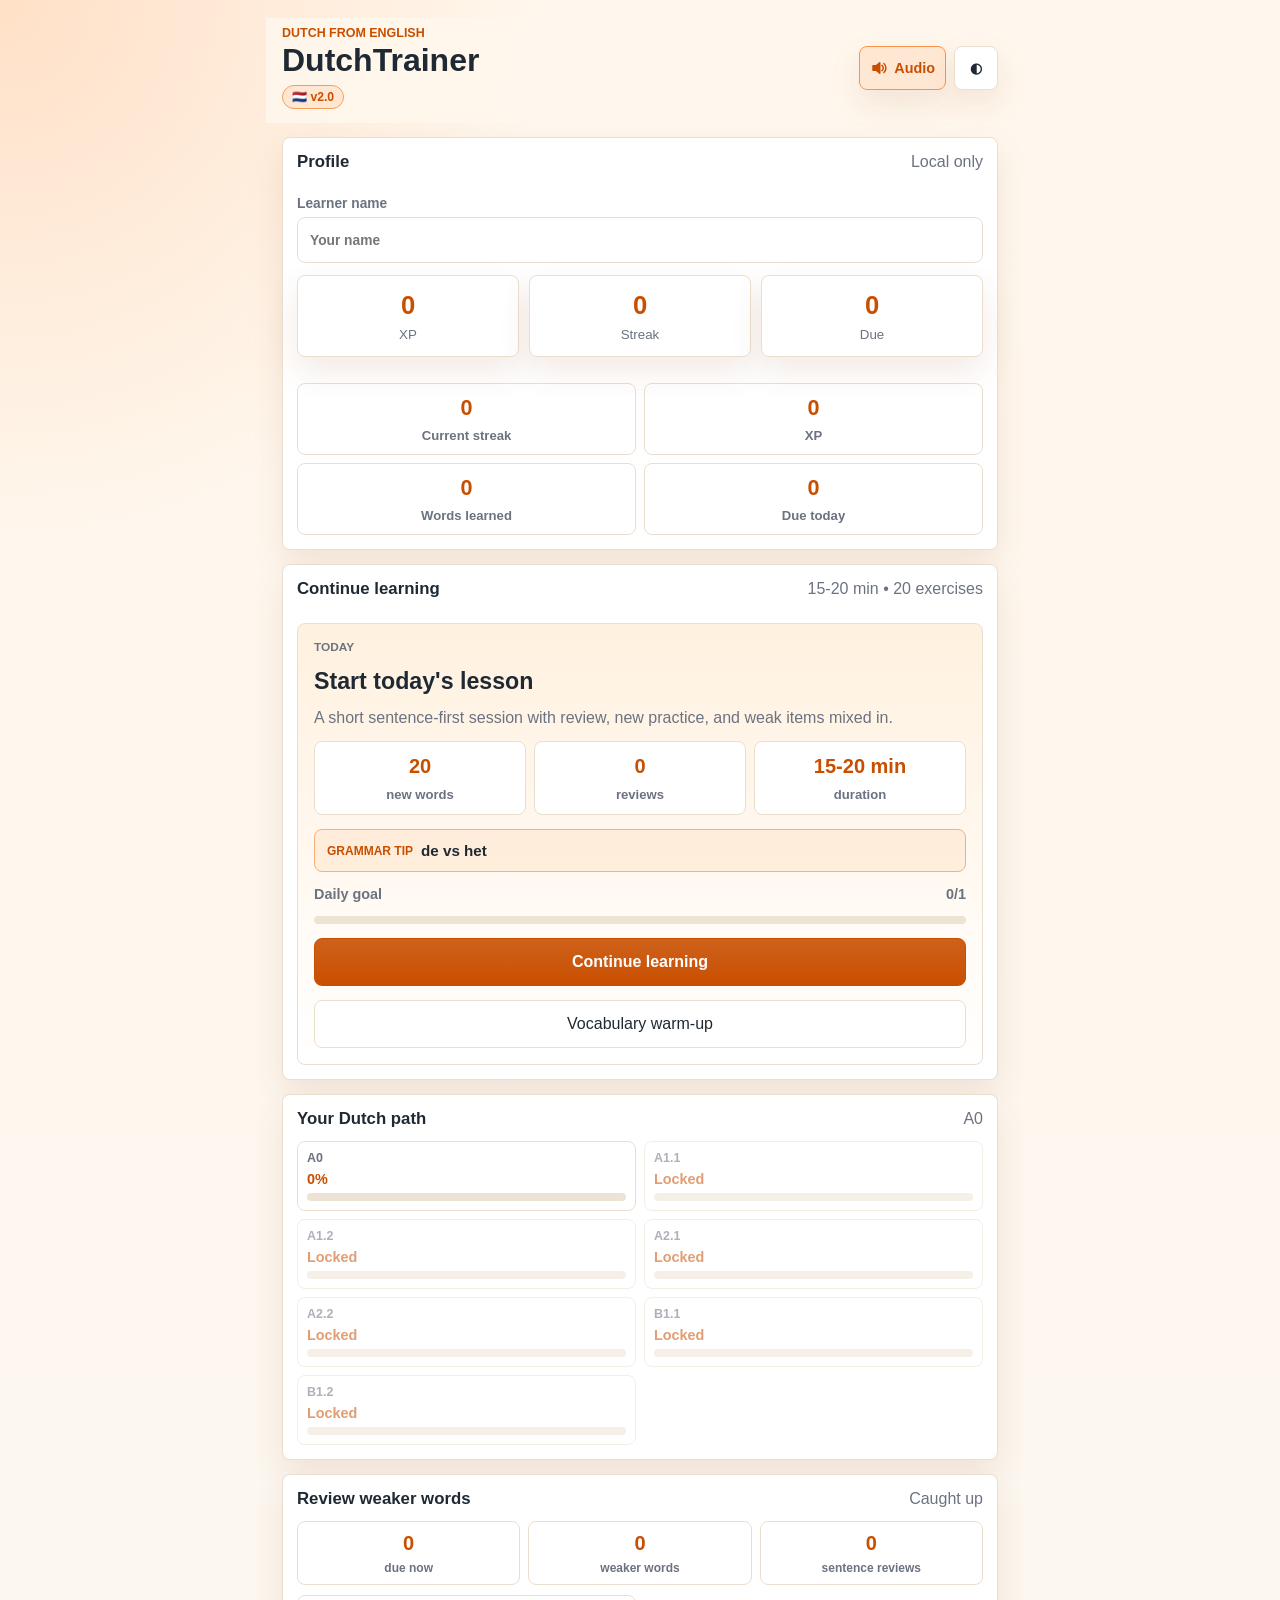
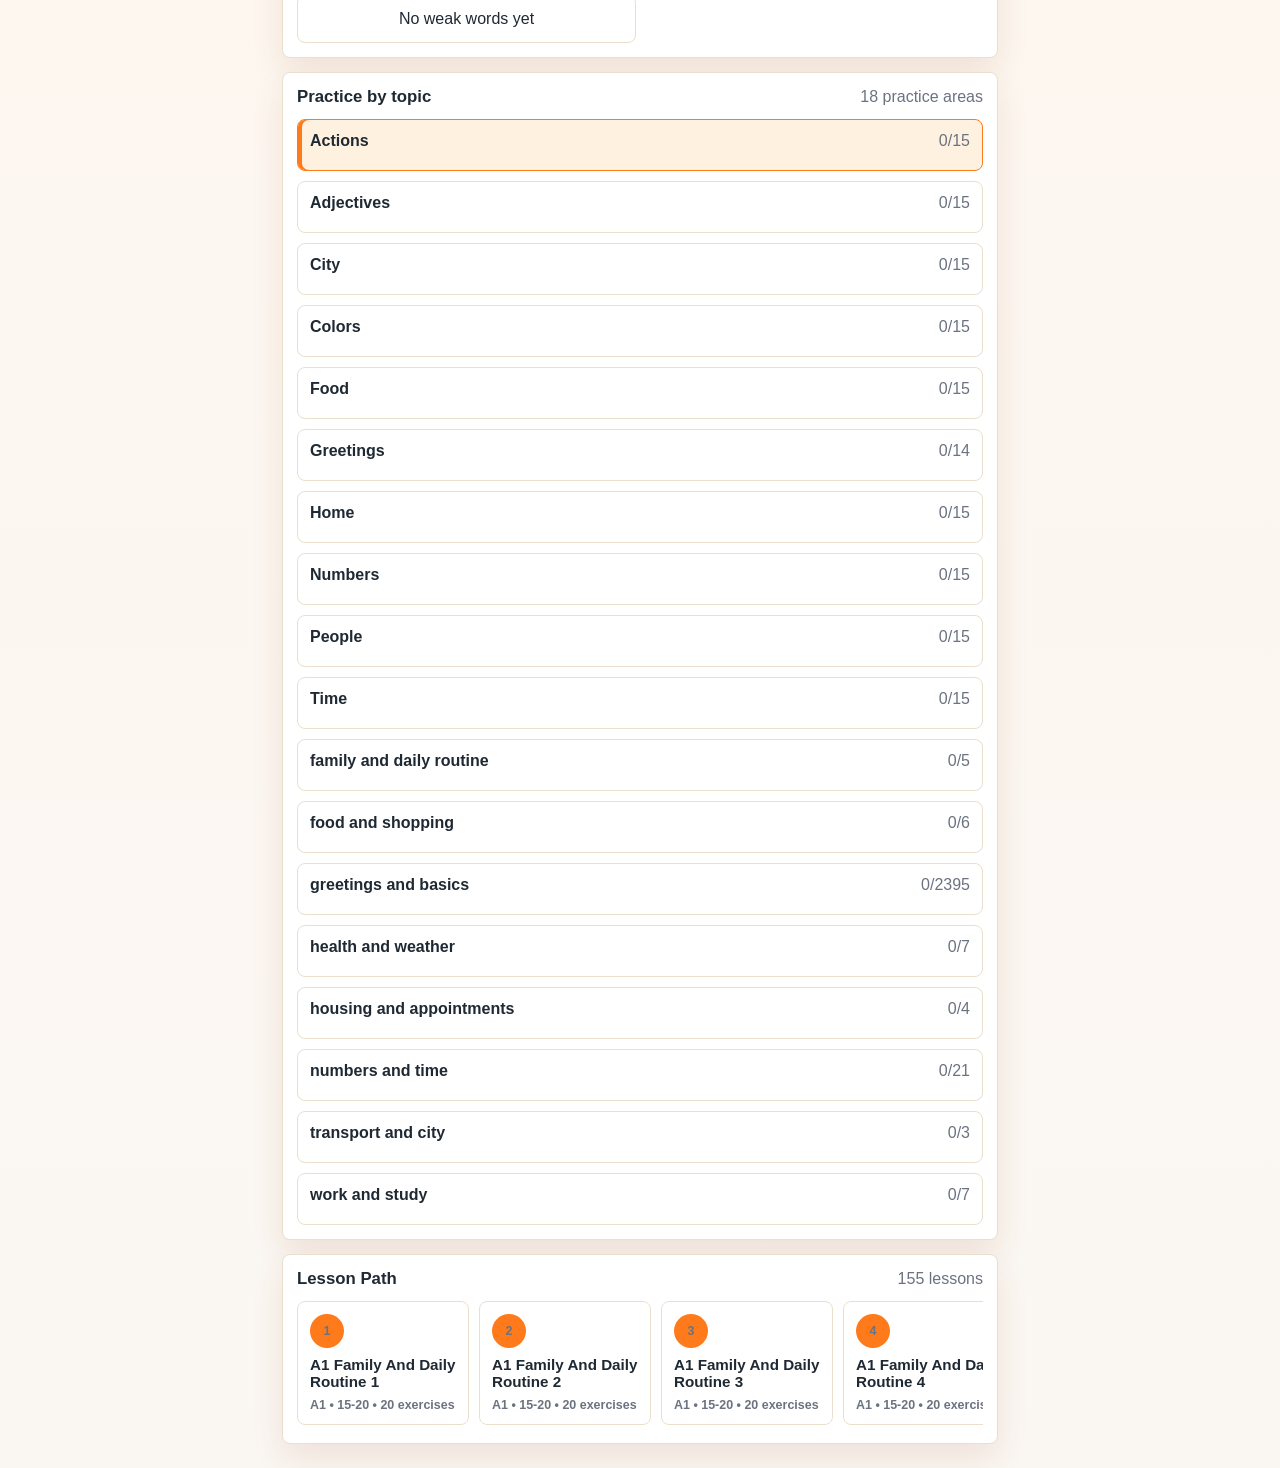
==== commit c22bdb66: "Fix V2 audio feedback, haptics, and learning UI polish" ====
--- a/index.html
+++ b/index.html
@@ -80,7 +80,23 @@
           <div id="exerciseArea" class="exercise-area"></div>
         </section>
 
-        <section class="panel vocab-panel">
+        <section class="panel cefr-panel">
+          <div class="section-title">
+            <h2>Your Dutch path</h2>
+            <span id="cefrCurrent">A0</span>
+          </div>
+          <div id="cefrProgress" class="cefr-progress"></div>
+        </section>
+
+        <section class="panel review-panel">
+          <div class="section-title">
+            <h2>Review weaker words</h2>
+            <span id="reviewSummaryMeta">Ready</span>
+          </div>
+          <div id="reviewSummary" class="review-summary"></div>
+        </section>
+
+        <section class="panel vocab-panel" hidden>
           <div class="section-title">
             <h2>Vocabulary</h2>
             <span id="vocabCount">Words</span>
@@ -90,7 +106,7 @@
 
         <section class="panel">
           <div class="section-title">
-            <h2>Topics</h2>
+            <h2>Practice by topic</h2>
             <span id="topicCount">Loading</span>
           </div>
           <div id="topicList" class="topic-list"></div>
@@ -106,6 +122,6 @@
       </main>
     </div>
 
-    <script src="app.js?v=21" type="module"></script>
+    <script src="app.js?v=24" type="module"></script>
   </body>
 </html>
--- a/styles.css
+++ b/styles.css
@@ -8,7 +8,7 @@
   --muted: #6b7280;
   --line: #eadfce;
   --primary: #ff7a1a;
-  --primary-strong: #d35400;
+  --primary-strong: #c94f00;
   --accent: #1d4ed8;
   --flag-red: #ae1c28;
   --flag-blue: #21468b;
@@ -31,7 +31,7 @@
   --muted: #b6c2bd;
   --line: #34423f;
   --primary: #fb923c;
-  --primary-strong: #fdba74;
+  --primary-strong: #fb923c;
   --accent: #93c5fd;
   --flag-red: #f87171;
   --flag-blue: #93c5fd;
@@ -322,7 +322,9 @@
 
 .exercise-area {
   min-height: 280px;
-  padding-top: 18px;
+  display: grid;
+  align-content: start;
+  padding-top: 12px;
 }
 
 .lesson-card {
@@ -390,6 +392,85 @@
   gap: 12px;
 }
 
+[hidden] {
+  display: none !important;
+}
+
+.cefr-progress {
+  display: grid;
+  grid-template-columns: repeat(2, minmax(0, 1fr));
+  gap: 8px;
+}
+
+.cefr-step {
+  display: grid;
+  gap: 6px;
+  border: 1px solid var(--line);
+  border-radius: 8px;
+  background: var(--surface);
+  padding: 9px;
+}
+
+.cefr-step span {
+  color: var(--muted);
+  font-size: 0.78rem;
+  font-weight: 850;
+}
+
+.cefr-step strong {
+  color: var(--primary-strong);
+  font-size: 0.9rem;
+}
+
+.cefr-step.done strong {
+  color: var(--good);
+}
+
+.cefr-step.locked {
+  opacity: 0.55;
+}
+
+.review-summary {
+  display: grid;
+  gap: 10px;
+}
+
+.review-compact-grid {
+  display: grid;
+  grid-template-columns: repeat(3, 1fr);
+  gap: 8px;
+}
+
+.review-compact-grid article {
+  display: grid;
+  gap: 3px;
+  min-height: 64px;
+  place-items: center;
+  border: 1px solid var(--line);
+  border-radius: 8px;
+  background: var(--surface);
+  padding: 8px 6px;
+  text-align: center;
+}
+
+.review-compact-grid strong {
+  color: var(--primary-strong);
+  font-size: 1.25rem;
+  font-weight: 900;
+}
+
+.review-compact-grid span {
+  color: var(--muted);
+  font-size: 0.75rem;
+  font-weight: 800;
+}
+
+.review-actions {
+  display: grid;
+  grid-template-columns: 1fr 1fr;
+  gap: 8px;
+}
+
 .vocab-actions {
   display: grid;
   grid-template-columns: 1fr 1fr;
@@ -547,10 +628,11 @@
 
 .prompt-card {
   display: grid;
-  gap: 10px;
+  justify-items: center;
+  gap: 8px;
   width: 100%;
-  margin-top: 14px;
-  padding: 16px;
+  margin: 12px auto 0;
+  padding: 18px 14px;
   border: 1px solid var(--line);
   border-radius: 8px;
   background: var(--surface-2);
@@ -568,13 +650,13 @@
 
 .pronounce-hint {
   color: var(--muted);
-  font-size: 0.78rem;
+  font-size: 0.72rem;
   font-weight: 750;
 }
 
 .prompt-label {
   color: var(--muted);
-  font-size: 0.84rem;
+  font-size: 0.74rem;
   font-weight: 750;
   text-transform: uppercase;
 }
@@ -583,6 +665,9 @@
   font-size: clamp(1.8rem, 9vw, 3rem);
   font-weight: 850;
   line-height: 1.05;
+  max-width: 100%;
+  text-align: center;
+  overflow-wrap: anywhere;
 }
 
 .choice-grid,
@@ -630,8 +715,8 @@
 
 .primary-button {
   width: 100%;
-  border-color: var(--primary);
-  background: linear-gradient(180deg, color-mix(in srgb, var(--primary), #ffffff 16%), var(--primary));
+  border-color: var(--primary-strong);
+  background: linear-gradient(180deg, color-mix(in srgb, var(--primary-strong), #ffffff 10%), var(--primary-strong));
   color: #ffffff;
   font-weight: 800;
 }
@@ -764,9 +849,23 @@
   padding: 12px;
 }
 
-.grammar-tip h4 {
-  margin: 0;
-  font-size: 1rem;
+.grammar-tip summary {
+  display: grid;
+  grid-template-columns: auto 1fr;
+  gap: 8px;
+  align-items: center;
+  cursor: pointer;
+}
+
+.grammar-tip summary span {
+  color: var(--primary-strong);
+  font-size: 0.75rem;
+  font-weight: 900;
+  text-transform: uppercase;
+}
+
+.grammar-tip summary strong {
+  font-size: 0.95rem;
 }
 
 .grammar-tip p:not(.prompt-label) {
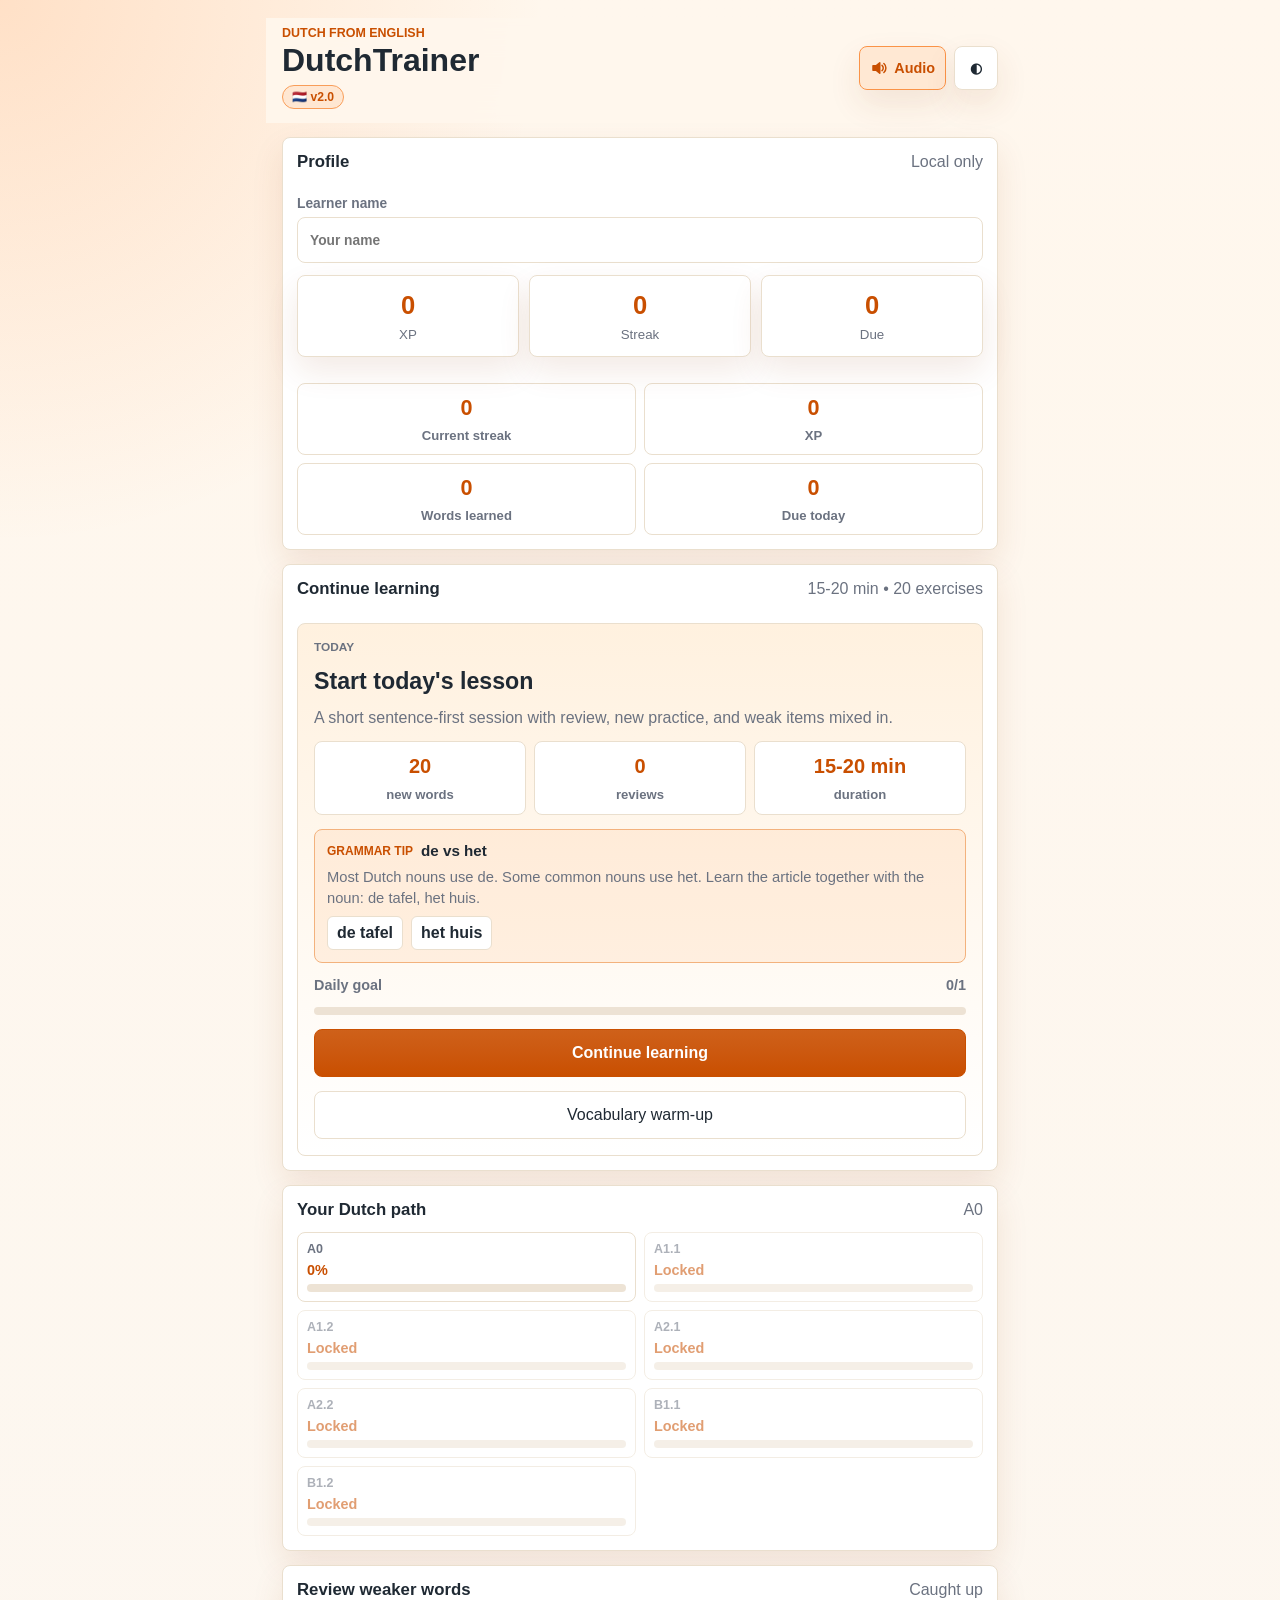
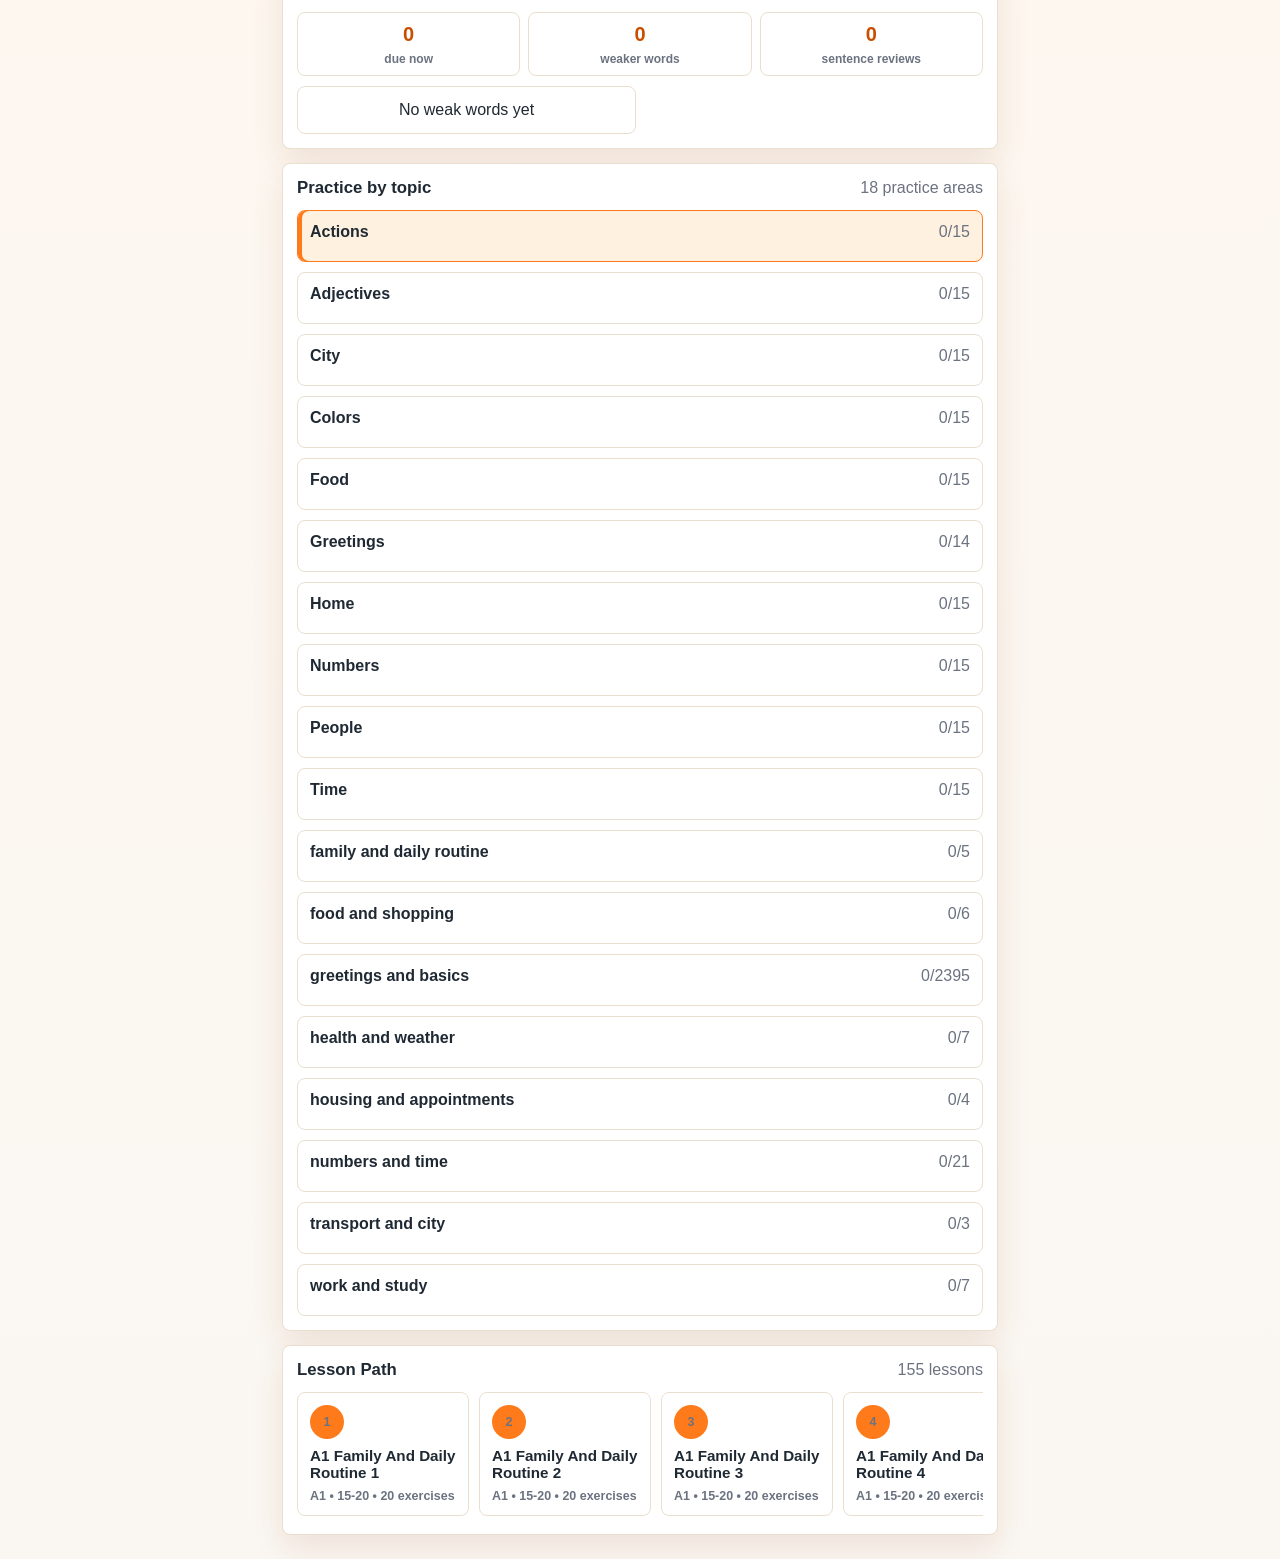
==== commit 1402134a: "Fix V2 emergency audio feedback and lesson display bugs" ====
--- a/index.html
+++ b/index.html
@@ -122,6 +122,6 @@
       </main>
     </div>
 
-    <script src="app.js?v=24" type="module"></script>
+    <script src="app.js?v=25" type="module"></script>
   </body>
 </html>
--- a/styles.css
+++ b/styles.css
@@ -849,22 +849,21 @@
   padding: 12px;
 }
 
-.grammar-tip summary {
+.grammar-tip-heading {
   display: grid;
   grid-template-columns: auto 1fr;
   gap: 8px;
   align-items: center;
-  cursor: pointer;
-}
-
-.grammar-tip summary span {
+}
+
+.grammar-tip-heading span {
   color: var(--primary-strong);
   font-size: 0.75rem;
   font-weight: 900;
   text-transform: uppercase;
 }
 
-.grammar-tip summary strong {
+.grammar-tip-heading strong {
   font-size: 0.95rem;
 }
 
